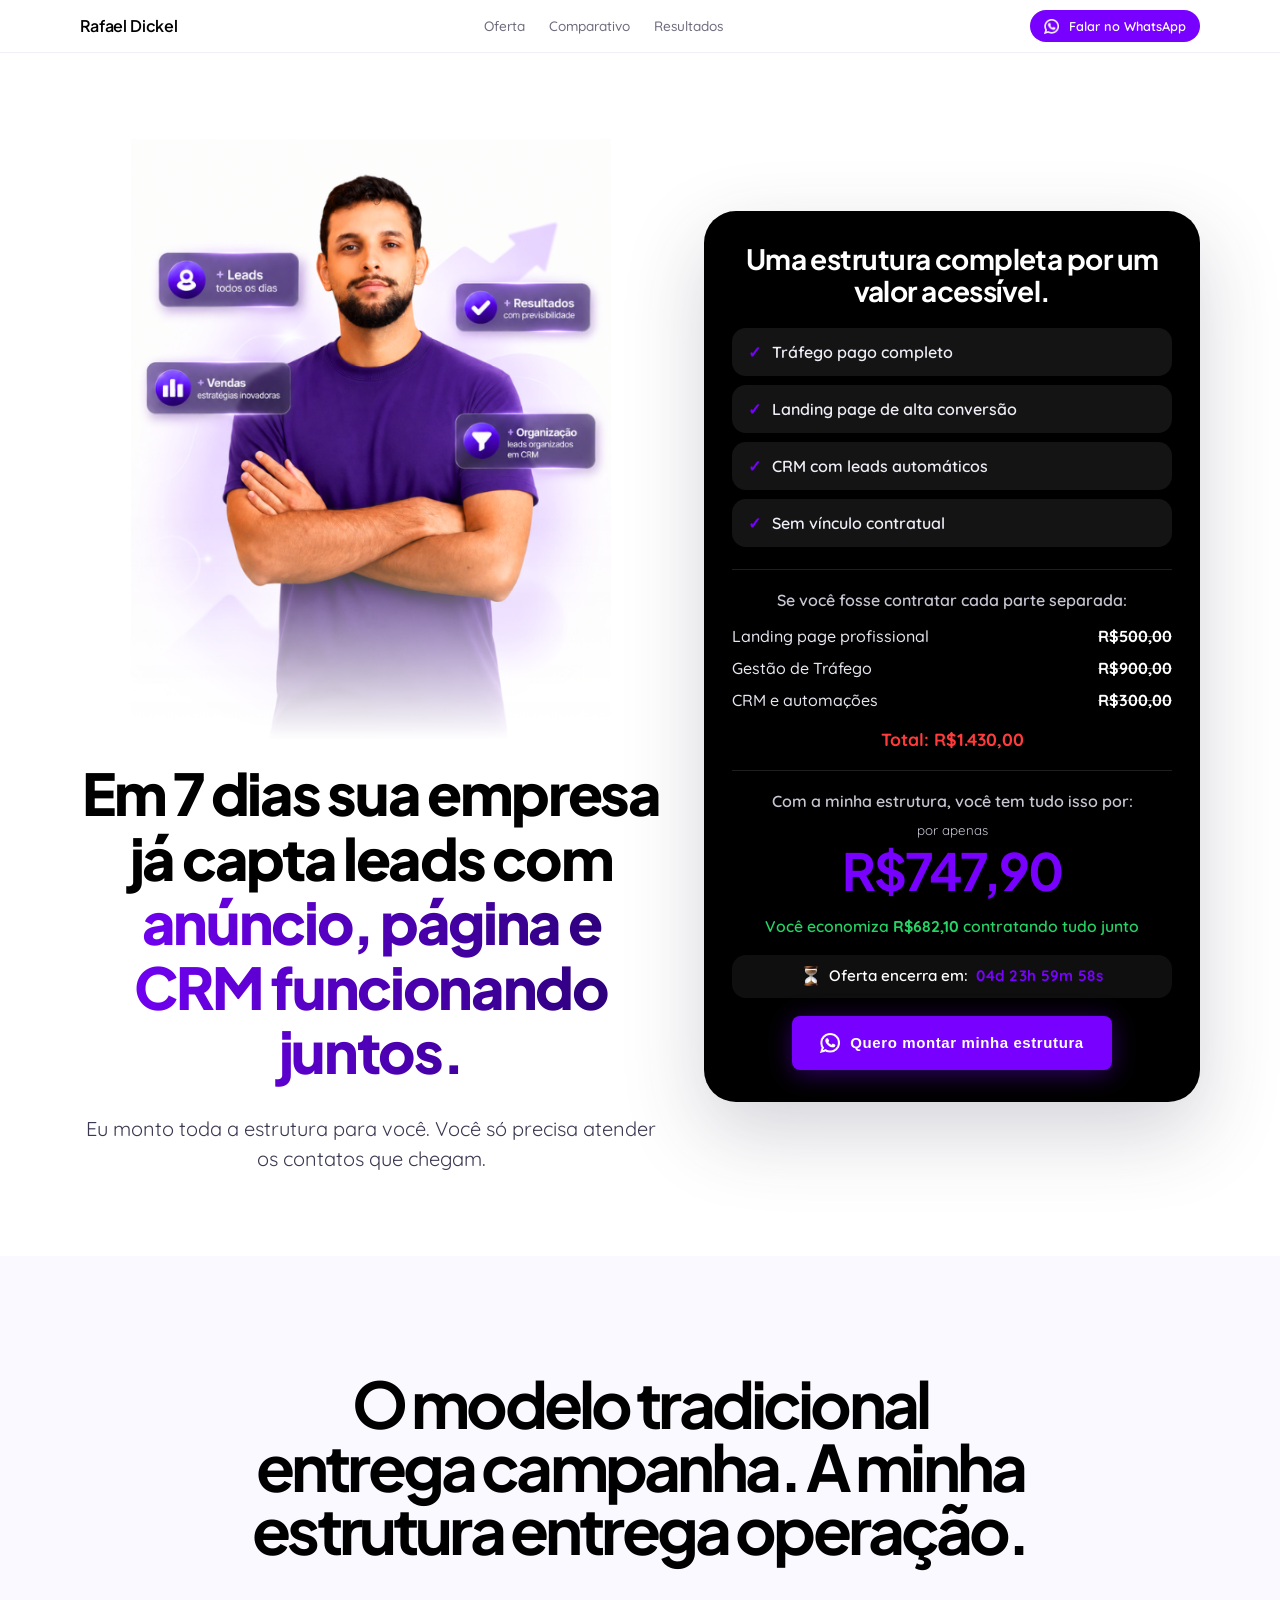
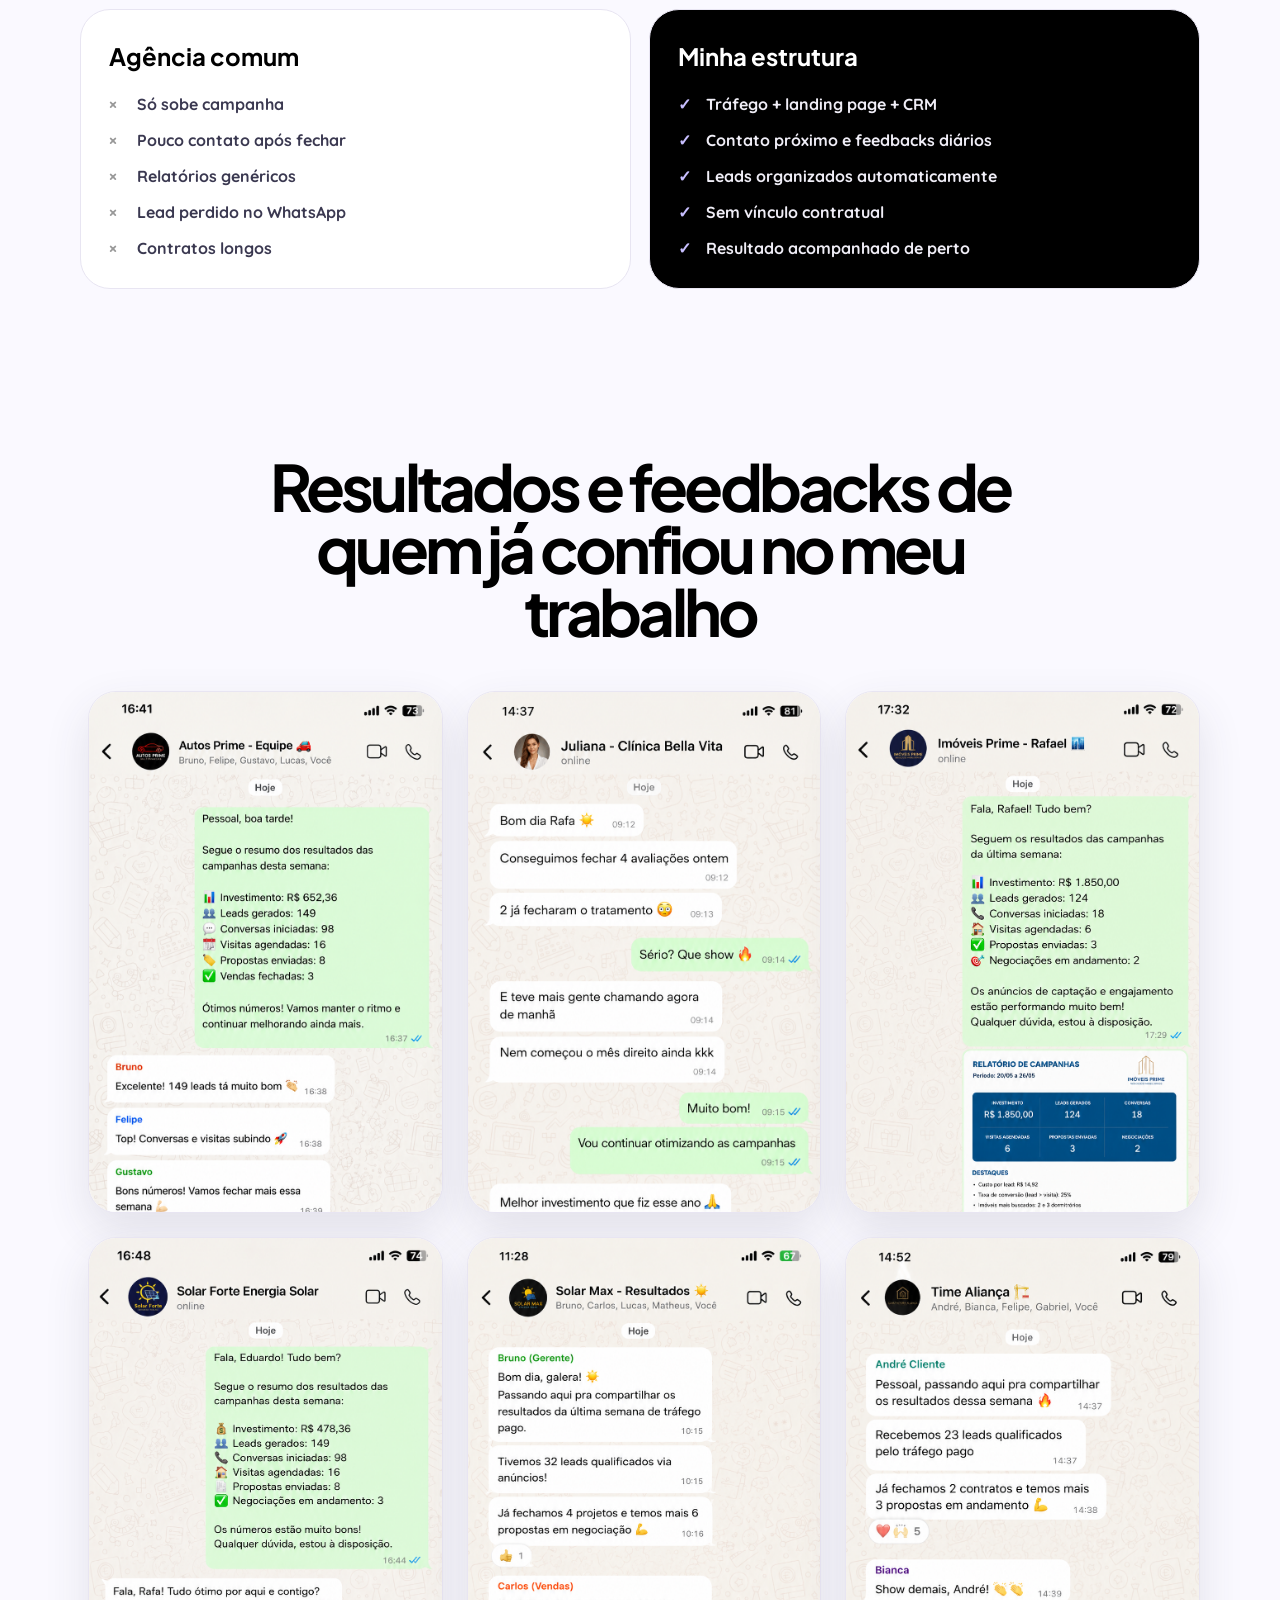
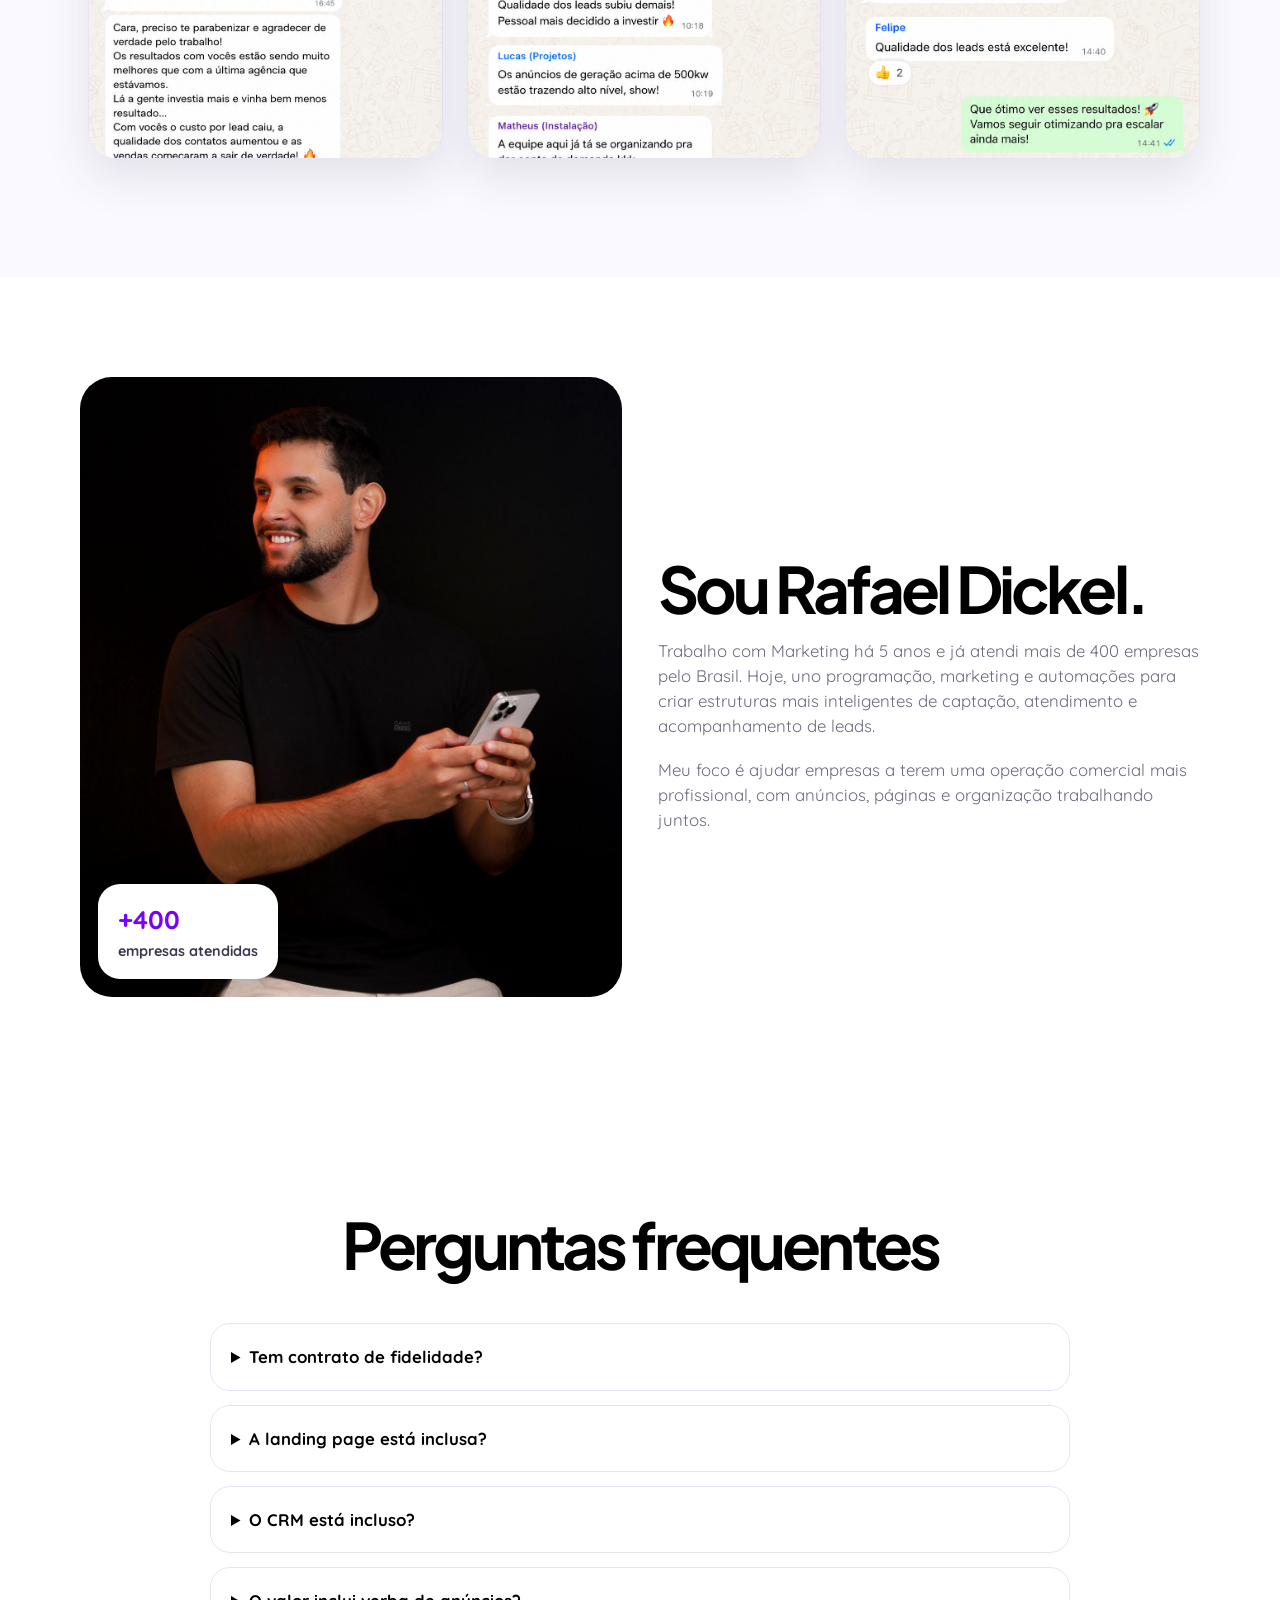
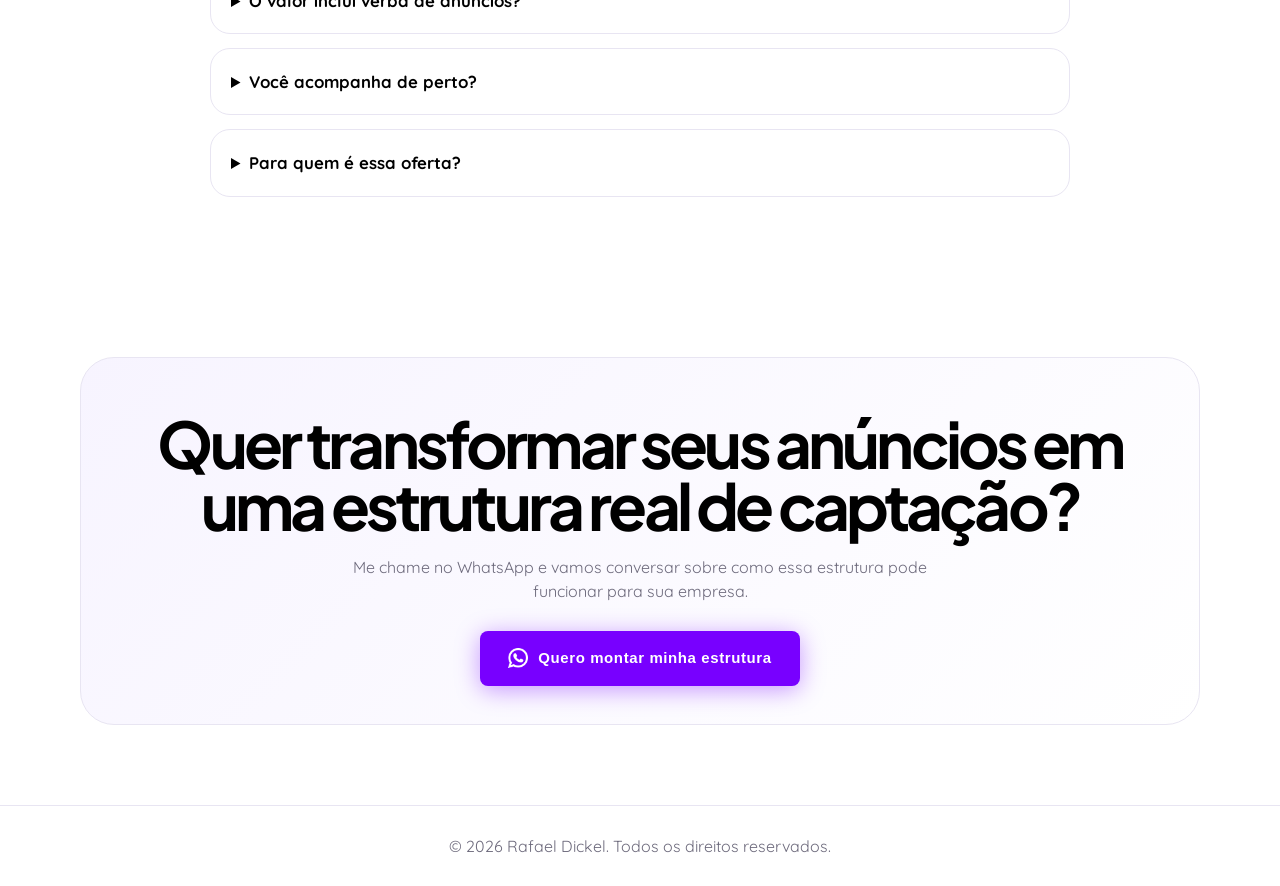
==== index.html @ 158fab7d "Landing page oferta de junho - Rafael Dickel Estrutura completa da LP mobile-first: hero com foto an" ====
<!DOCTYPE html>
<html lang="pt-BR">
<head>
  <meta charset="UTF-8" />
  <meta name="viewport" content="width=device-width, initial-scale=1.0" />

  <title>Oferta de Junho | Tráfego Pago + Landing Page + CRM</title>
  <meta name="description" content="Estrutura completa para captar leads: tráfego pago, landing page, CRM e acompanhamento próximo por R$747,90/mês. Sem contrato de fidelidade." />

  <link rel="preconnect" href="https://fonts.googleapis.com">
  <link rel="preconnect" href="https://fonts.gstatic.com" crossorigin>
  <link href="https://fonts.googleapis.com/css2?family=Plus+Jakarta+Sans:wght@400;500;600;700;800&family=Quicksand:wght@400;500;600;700&display=swap" rel="stylesheet">

  <link rel="stylesheet" href="style.css" />

  <!-- Meta Pixel Code -->
  <script>
    !function(f,b,e,v,n,t,s){
      if(f.fbq)return;n=f.fbq=function(){n.callMethod?
      n.callMethod.apply(n,arguments):n.queue.push(arguments)};
      if(!f._fbq)f._fbq=n;n.push=n;n.loaded=!0;n.version='2.0';
      n.queue=[];t=b.createElement(e);t.async=!0;
      t.src=v;s=b.getElementsByTagName(e)[0];
      s.parentNode.insertBefore(t,s)
    }(window, document,'script','https://connect.facebook.net/en_US/fbevents.js');

    fbq('init', '990043717336711');
    fbq('track', 'PageView');
  </script>

  <noscript>
    <img height="1" width="1" style="display:none"
      src="https://www.facebook.com/tr?id=990043717336711&ev=PageView&noscript=1"/>
  </noscript>
</head>

<body>

  <header class="header">
    <div class="container header-content">
      <a href="#" class="logo">Rafael Dickel</a>

      <nav class="nav">
        <a href="#oferta">Oferta</a>
        <a href="#comparativo">Comparativo</a>
        <a href="#provas">Resultados</a>
      </nav>

      <button class="btn btn-small js-whatsapp">
        <img src="assets/icon-whatsapp.png" alt="" />
        Falar no WhatsApp
      </button>
    </div>
  </header>

  <main>

    <!-- HERO -->
    <section class="hero">
  <div class="container hero-grid">
    <div class="hero-text fade-up">
      <div class="hero-visual">
        <img src="assets/foto-hero.png" alt="Rafael Dickel" loading="eager">
      </div>

      <h1>
        Em 7 dias sua empresa já capta leads com
        <span>anúncio, página e CRM funcionando juntos.</span>
      </h1>

      <p>
        Eu monto toda a estrutura para você. Você só precisa atender os contatos que chegam.
      </p>

      <a href="#oferta" class="scroll-cue">
        <span class="scroll-cue-text">Arraste para baixo e veja a oferta</span>
        <span class="scroll-cue-arrow" aria-hidden="true">↓</span>
      </a>
    </div>

    <div class="hero-card fade-up" id="oferta">
      <div class="hero-offer">
        <h3 class="hero-offer-title">Uma estrutura completa por um valor acessível.</h3>

        <ul class="hero-offer-list">
          <li>Tráfego pago completo</li>
          <li>Landing page de alta conversão</li>
          <li>CRM com leads automáticos</li>
          <li>Sem vínculo contratual</li>
        </ul>

        <div class="hero-offer-anchor">
          <p class="anchor-label">Se você fosse contratar cada parte separada:</p>
          <ul class="anchor-items">
            <li><span>Landing page profissional</span><span>R$500,00</span></li>
            <li><span>Gestão de Tráfego</span><span>R$900,00</span></li>
            <li><span>CRM e automações</span><span>R$300,00</span></li>
          </ul>
          <p class="anchor-total">Total: R$1.430,00</p>
        </div>

        <p class="hero-offer-bridge">Com a minha estrutura, você tem tudo isso por:</p>

        <div class="hero-offer-price">
          <small>por apenas</small>
          <strong>R$747,90</strong>
        </div>

        <p class="hero-offer-savings">Você economiza <strong>R$682,10</strong> contratando tudo junto</p>

        <p class="hero-offer-timer">
          <img src="assets/icon-cronometro.png" class="timer-icon" alt="" aria-hidden="true" />
          Oferta encerra em: <span id="countdown" class="countdown-clock">--d --h --m --s</span>
        </p>

        <a href="https://wa.me/5547991795018?text=Ol%C3%A1%2C%20Rafael%21%20Vim%20da%20oferta%20de%20Junho%20e%20quero%20gerar%20mais%20leads%20para%20minha%20empresa." class="btn-cta js-whatsapp" target="_blank" rel="noopener">
          <img src="assets/icon-whatsapp.png" alt="" class="btn-icon" />
          Quero montar minha estrutura
        </a>
      </div>
    </div>
  </div>
</section>

    <!-- COMPARATIVO (destaque) -->
    <section class="section comparison" id="comparativo">
      <div class="container">
        <div class="section-heading center">
          <h2>O modelo tradicional entrega campanha. A minha estrutura entrega operação.</h2>
        </div>

        <div class="comparison-grid">
          <div class="compare-card muted">
            <h3>Agência comum</h3>
            <ul>
              <li>Só sobe campanha</li>
              <li>Pouco contato após fechar</li>
              <li>Relatórios genéricos</li>
              <li>Lead perdido no WhatsApp</li>
              <li>Contratos longos</li>
            </ul>
          </div>

          <div class="compare-card highlight">
            <h3>Minha estrutura</h3>
            <ul>
              <li>Tráfego + landing page + CRM</li>
              <li>Contato próximo e feedbacks diários</li>
              <li>Leads organizados automaticamente</li>
              <li>Sem vínculo contratual</li>
              <li>Resultado acompanhado de perto</li>
            </ul>
          </div>
        </div>
      </div>
    </section>

    <!-- PROVA SOCIAL -->
    <section class="section social-proof" id="provas">
      <div class="container">
        <div class="section-heading center">
          <h2>Resultados e feedbacks de quem já confiou no meu trabalho</h2>
        </div>

        <div class="prints-grid">
          <button class="print-card">
            <img src="assets/print-1.png" alt="Print de resultado no WhatsApp" loading="lazy">
          </button>

          <button class="print-card">
            <img src="assets/print-2.png" alt="Print de resultado no WhatsApp" loading="lazy">
          </button>

          <button class="print-card">
            <img src="assets/print-3.png" alt="Print de resultado no WhatsApp" loading="lazy">
          </button>

          <button class="print-card">
            <img src="assets/print-4.png" alt="Print de resultado no WhatsApp" loading="lazy">
          </button>

          <button class="print-card">
            <img src="assets/print-5.png" alt="Print de resultado no WhatsApp" loading="lazy">
          </button>

          <button class="print-card">
            <img src="assets/print-6.png" alt="Print de resultado no WhatsApp" loading="lazy">
          </button>
        </div>
      </div>
    </section>

    <!-- QUEM SOU -->
    <section class="section about">
      <div class="container about-grid">
        <div class="about-image">
          <img src="assets/rafael.jpeg" alt="Rafael Dickel" loading="lazy">

          <div class="about-badge">
            <strong>+400</strong>
            <span>empresas atendidas</span>
          </div>
        </div>

        <div class="about-text">
          <span class="eyebrow">Quem sou eu</span>
          <h2>Sou Rafael Dickel.</h2>

          <p>
            Trabalho com Marketing há 5 anos e já atendi mais de 400 empresas pelo Brasil.
            Hoje, uno programação, marketing e automações para criar estruturas mais inteligentes
            de captação, atendimento e acompanhamento de leads.
          </p>

          <p>
            Meu foco é ajudar empresas a terem uma operação comercial mais profissional,
            com anúncios, páginas e organização trabalhando juntos.
          </p>
        </div>
      </div>
    </section>

    <!-- FAQ -->
    <section class="section faq">
      <div class="container">
        <div class="section-heading center">
          <h2>Perguntas frequentes</h2>
        </div>

        <div class="faq-list">
          <details>
            <summary>Tem contrato de fidelidade?</summary>
            <p>Não. A oferta é sem vínculo contratual.</p>
          </details>

          <details>
            <summary>A landing page está inclusa?</summary>
            <p>Sim. A landing page de alta conversão está inclusa na estrutura.</p>
          </details>

          <details>
            <summary>O CRM está incluso?</summary>
            <p>Sim. Os leads capturados na landing page caem automaticamente em um CRM para facilitar o acompanhamento.</p>
          </details>

          <details>
            <summary>O valor inclui verba de anúncios?</summary>
            <p>Não. O valor de R$747,90/mês é referente à estrutura e gestão. A verba é paga separadamente pelo cliente.</p>
          </details>

          <details>
            <summary>Você acompanha de perto?</summary>
            <p>Sim. Esse é um dos principais diferenciais: acompanhamento próximo, feedbacks diários e ajustes constantes.</p>
          </details>

          <details>
            <summary>Para quem é essa oferta?</summary>
            <p>Para empresas que querem captar mais leads, organizar melhor os contatos e ter uma operação comercial mais profissional.</p>
          </details>
        </div>
      </div>
    </section>

    <!-- CTA FINAL -->
    <section class="final-cta">
      <div class="container final-cta-card">
        <h2>Quer transformar seus anúncios em uma estrutura real de captação?</h2>

        <p>
          Me chame no WhatsApp e vamos conversar sobre como essa estrutura pode funcionar para sua empresa.
        </p>

        <a href="https://wa.me/5547991795018?text=Ol%C3%A1%2C%20Rafael%21%20Vim%20da%20oferta%20de%20Junho%20e%20quero%20gerar%20mais%20leads%20para%20minha%20empresa." class="btn-cta js-whatsapp" target="_blank" rel="noopener">
          <img src="assets/icon-whatsapp.png" alt="" class="btn-icon" />
          Quero montar minha estrutura
        </a>
      </div>
    </section>

  </main>

  <footer class="footer">
    <div class="container">
      <p>© 2026 Rafael Dickel. Todos os direitos reservados.</p>
    </div>
  </footer>

  <div class="modal" id="imageModal">
    <button class="modal-close" id="modalClose">×</button>
    <img src="" alt="Print ampliado" id="modalImage">
  </div>


  <script src="script.js"></script>
</body>
</html>
---- style.css ----
:root {
  --white: #ffffff;
  --black: #000000;
  --purple: #7800ff;
  --lilac: #c8bfff;
  --dark: #3a3850;
  --gray: #6d6a7c;
  --light: #f7f6fb;
  --border: #e8e5f2;
  --green: #25d366;

  --title-font: "Plus Jakarta Sans", system-ui, sans-serif;
  --text-font: "Quicksand", system-ui, -apple-system, BlinkMacSystemFont, sans-serif;
}

h1, h2, h3 {
  font-family: "Plus Jakarta Sans", sans-serif;
}

body, p, span, a, button, li, label {
  font-family: "Quicksand", sans-serif;
}

* {
  margin: 0;
  padding: 0;
  box-sizing: border-box;
}

html {
  scroll-behavior: smooth;
}

body {
  font-family: var(--text-font);
  background: var(--white);
  color: var(--black);
  line-height: 1.5;
  overflow-x: hidden;
}

img {
  max-width: 100%;
  display: block;
}

button,
a {
  font-family: inherit;
}

button {
  border: none;
  cursor: pointer;
}

.container {
  width: min(1120px, calc(100% - 32px));
  margin: 0 auto;
}

/* HEADER */

.header {
  position: sticky;
  top: 0;
  z-index: 50;
  background: rgba(255, 255, 255, 0.7);
  backdrop-filter: blur(10px);
  -webkit-backdrop-filter: blur(10px);
  border-bottom: 1px solid rgba(232, 229, 242, 0.6);
}

.header-content {
  height: 52px;
  max-height: 52px;
  display: flex;
  align-items: center;
  justify-content: space-between;
}

.logo {
  color: var(--black);
  text-decoration: none;
  font-family: var(--title-font);
  font-weight: 600;
  letter-spacing: -0.01em;
  font-size: 1rem;
}

.nav {
  display: none;
  gap: 24px;
}

.nav a {
  text-decoration: none;
  color: var(--gray);
  font-weight: 500;
  font-size: 0.85rem;
}

.nav a:hover {
  color: var(--purple);
}

/* BUTTONS */

.btn {
  display: inline-flex;
  align-items: center;
  justify-content: center;
  gap: 10px;
  border-radius: 999px;
  padding: 16px 24px;
  font-weight: 800;
  font-size: 1rem;
  transition: 0.25s ease;
  text-decoration: none;
  white-space: nowrap;
}

.btn img {
  width: 20px;
  height: 20px;
  object-fit: contain;
  filter: brightness(0) invert(1);
  flex-shrink: 0;
}

.btn-primary {
  background: linear-gradient(90deg, var(--lilac), var(--purple));
  color: var(--black);
  animation: pulse 1.9s infinite;
  box-shadow: 0 18px 40px rgba(120, 0, 255, 0.28);
  white-space: normal;
  text-align: center;
  line-height: 1.25;
  max-width: 100%;
}

.btn-primary img {
  filter: brightness(0);
}

.btn-primary:hover,
.btn-small:hover {
  transform: translateY(-2px);
}

.btn-small {
  display: none;
  background: var(--purple);
  color: var(--white);
  padding: 8px 14px;
  font-size: 0.8rem;
  font-weight: 600;
}

.btn-small img {
  width: 15px;
  height: 15px;
}

@keyframes pulse {
  0% {
    box-shadow: 0 0 0 0 rgba(120, 0, 255, 0.28);
  }

  70% {
    box-shadow: 0 0 0 14px rgba(120, 0, 255, 0);
  }

  100% {
    box-shadow: 0 0 0 0 rgba(120, 0, 255, 0);
  }
}

/* CTA PRINCIPAL */

.btn-cta {
  display: inline-flex;
  align-items: center;
  gap: 10px;
  background: #7800FF;
  color: #ffffff;
  font-family: 'Inter', sans-serif;
  font-size: 15px;
  font-weight: 600;
  letter-spacing: 0.04em;
  text-decoration: none;
  padding: 16px 28px;
  border-radius: 8px;
  box-shadow: 0 4px 24px rgba(120, 0, 255, 0.4);
  white-space: nowrap;
  width: fit-content;
  margin: 0 auto;
  animation: pulse-cta 2.2s ease-in-out infinite;
}

.btn-icon {
  width: 20px;
  height: 20px;
  object-fit: contain;
  filter: brightness(0) invert(1);
}

@keyframes pulse-cta {
  0%, 100% {
    transform: scale(1);
    box-shadow: 0 4px 24px rgba(120, 0, 255, 0.4);
  }
  50% {
    transform: scale(1.06);
    box-shadow: 0 6px 40px rgba(120, 0, 255, 0.75);
  }
}

@media (max-width: 480px) {
  .btn-cta {
    font-size: 14px;
    padding: 15px 22px;
    white-space: normal;
    text-align: center;
  }
}

/* HERO */

.hero {
  padding: 64px 0 48px;
  overflow: hidden;
  background: #ffffff;
}

.hero-grid {
  display: grid;
  gap: 42px;
  align-items: center;
}

.hero-text {
  display: flex;
  flex-direction: column;
  align-items: center;
  text-align: center;
}

.hero-visual {
  position: relative;
  width: 100%;
  max-width: 480px;
  margin: 0 auto;
  animation: heroPhotoIn 0.9s cubic-bezier(0.22, 1, 0.36, 1) both;
}

.hero-visual img {
  width: 100%;
  height: auto;
  display: block;
  animation: heroPhotoFloat 4.5s ease-in-out 0.9s infinite;
}

@keyframes heroPhotoIn {
  from {
    opacity: 0;
    transform: scale(0.9) translateY(14px);
  }
  to {
    opacity: 1;
    transform: scale(1) translateY(0);
  }
}

@keyframes heroPhotoFloat {
  0%, 100% {
    transform: translateY(0);
  }
  50% {
    transform: translateY(-10px);
  }
}

/* SCROLL CUE */

.scroll-cue {
  display: inline-flex;
  flex-direction: column;
  align-items: center;
  gap: 4px;
  margin-top: 24px;
  text-decoration: none;
  color: #7800FF;
  font-weight: 700;
  font-size: 0.95rem;
  animation: scrollCueBounce 1.5s ease-in-out infinite;
}

.scroll-cue-arrow {
  font-size: 1.5rem;
  line-height: 1;
}

@keyframes scrollCueBounce {
  0%, 100% {
    transform: translateY(0);
  }
  50% {
    transform: translateY(9px);
  }
}

@media (min-width: 980px) {
  .scroll-cue {
    display: none;
  }
}

.badge {
  display: inline-flex;
  width: fit-content;
  border: 1px solid rgba(120, 0, 255, 0.18);
  background: rgba(120, 0, 255, 0.08);
  color: var(--purple);
  padding: 8px 14px;
  border-radius: 999px;
  font-weight: 800;
  font-size: 0.86rem;
}

.eyebrow {
  display: none;
}

.hero h1 {
  font-family: var(--title-font);
  font-size: clamp(1.9rem, 6vw, 3.6rem);
  font-weight: 800;
  line-height: 1.12;
  letter-spacing: -0.04em;
  margin-top: 22px;
}

.hero h1 span {
  display: inline-block;
  font-family: inherit;
  padding-bottom: 0.12em;
  background: linear-gradient(90deg, var(--purple), #26006f);
  -webkit-background-clip: text;
  background-clip: text;
  -webkit-text-fill-color: transparent;
}

.hero-text > p {
  margin-top: 24px;
  color: var(--dark);
  font-size: clamp(1.05rem, 2vw, 1.25rem);
  max-width: 680px;
  margin-left: auto;
  margin-right: auto;
}

.hero-card {
  position: relative;
}

/* HERO OFFER CARD */

.hero-offer {
  background: var(--black);
  color: var(--white);
  border-radius: 32px;
  padding: 32px 28px;
  text-align: center;
  box-shadow: 0 30px 80px rgba(58, 56, 80, 0.22);
}

.hero-offer-title {
  font-family: var(--title-font);
  font-size: clamp(1.35rem, 3vw, 1.75rem);
  line-height: 1.12;
  letter-spacing: -0.02em;
  color: var(--white);
}

.hero-offer-list {
  list-style: none;
  display: grid;
  gap: 9px;
  margin: 22px 0;
  text-align: left;
}

.hero-offer-list li {
  position: relative;
  background: rgba(255, 255, 255, 0.08);
  padding: 12px 16px 12px 40px;
  border-radius: 14px;
  font-weight: 600;
  color: #f0eef7;
}

.hero-offer-list li::before {
  content: "✓";
  position: absolute;
  left: 16px;
  font-weight: 700;
  color: #7800FF;
}

.hero-offer-anchor {
  border-top: 1px solid rgba(255, 255, 255, 0.12);
  border-bottom: 1px solid rgba(255, 255, 255, 0.12);
  padding: 18px 0;
  margin-bottom: 18px;
}

.hero-offer-anchor .anchor-label {
  color: #c9c6d3;
  font-weight: 600;
  margin-bottom: 12px;
}

.hero-offer-anchor .anchor-items {
  list-style: none;
  display: grid;
  gap: 8px;
  margin-bottom: 14px;
}

.hero-offer-anchor .anchor-items li {
  display: flex;
  justify-content: space-between;
  gap: 14px;
  color: #e7e5ef;
  font-weight: 500;
}

.hero-offer-anchor .anchor-items li span:last-child {
  font-weight: 700;
  color: #ffffff;
  text-decoration: line-through;
  text-decoration-color: rgba(255, 255, 255, 0.4);
  white-space: nowrap;
}

.hero-offer-anchor .anchor-total {
  color: #ff3b3b;
  font-weight: 700;
  font-size: 1.1rem;
}

.hero-offer-bridge {
  color: #c9c6d3;
  font-weight: 600;
  margin-bottom: 8px;
}

.hero-offer-price {
  margin-bottom: 18px;
}

.hero-offer-price small {
  display: block;
  color: #c9c6d3;
}

.hero-offer-price strong {
  display: inline-block;
  font-family: var(--title-font);
  font-size: clamp(2.4rem, 6vw, 3.2rem);
  line-height: 1;
  letter-spacing: -0.04em;
  margin-top: 4px;
  color: #7800FF;
}

.hero-offer-savings {
  margin: 0 0 16px;
  color: var(--green);
  font-weight: 600;
  font-size: 0.98rem;
}

.hero-offer-savings strong {
  color: var(--green);
  font-weight: 800;
}

.hero-offer-timer {
  display: flex;
  align-items: center;
  justify-content: center;
  flex-wrap: wrap;
  gap: 8px;
  margin-bottom: 18px;
  padding: 10px 14px;
  border-radius: 14px;
  background: rgba(255, 255, 255, 0.06);
  color: #ffffff;
  font-weight: 600;
  font-size: 0.95rem;
}

.hero-offer-timer .timer-icon {
  width: 20px;
  height: 20px;
  object-fit: contain;
  flex-shrink: 0;
}

.hero-offer-timer .countdown-clock {
  font-weight: 700;
  font-variant-numeric: tabular-nums;
  letter-spacing: 0.02em;
  color: #7800FF;
}

.hero-offer .btn-primary {
  width: 100%;
}

/* SECTIONS */

.section {
  padding: 76px 0;
}

.section-heading {
  max-width: 760px;
  margin-bottom: 48px;
}

.section-heading.center {
  text-align: center;
  margin-left: auto;
  margin-right: auto;
  max-width: 800px;
}

.section-heading h2 {
  margin-top: 0;
}

.section h2,
.final-cta h2,
.offer-card h2 {
  font-family: var(--title-font);
  font-size: clamp(2rem, 6vw, 4rem);
  line-height: 0.98;
  letter-spacing: -0.06em;
  margin-top: 16px;
}

.section-heading p,
.included-grid p,
.about-text p,
.final-cta p {
  color: var(--gray);
}

/* PROBLEMS */

.problem {
  background: var(--white);
  padding-bottom: 40px;
}

.problem-grid {
  display: grid;
  gap: 14px;
}

.problem-item {
  padding: 22px;
  background: var(--light);
  border: 1px solid var(--border);
  border-radius: 22px;
  color: var(--dark);
  font-weight: 700;
}

/* SOCIAL PROOF */

.social-proof {
  background: #faf9ff;
  padding-top: 40px;
  padding-bottom: 80px;
}

.prints-grid {
  display: flex;
  gap: 18px;
  overflow-x: auto;
  scroll-snap-type: x mandatory;
  padding-bottom: 18px;
  padding-left: 8px;
}

.prints-grid::-webkit-scrollbar {
  height: 8px;
}

.prints-grid::-webkit-scrollbar-track {
  background: #eeeaf8;
  border-radius: 999px;
}

.prints-grid::-webkit-scrollbar-thumb {
  background: var(--lilac);
  border-radius: 999px;
}

.print-card {
  flex: 0 0 82%;
  max-width: 340px;
  border-radius: 28px;
  overflow: hidden;
  background: var(--white);
  border: 1px solid var(--border);
  box-shadow: 0 18px 45px rgba(58, 56, 80, 0.12);
  scroll-snap-align: start;
}

.print-card img {
  width: 100%;
  height: 520px;
  object-fit: cover;
  object-position: top center;
  transition: 0.25s ease;
}

.print-card:hover img {
  transform: scale(1.03);
}

/* CARDS */

.solution {
  background: #faf9ff;
}

.cards-grid {
  display: grid;
  gap: 18px;
}

.card {
  background: var(--white);
  border: 1px solid var(--border);
  border-radius: 28px;
  padding: 26px;
  transition: 0.25s ease;
}

.card:hover {
  transform: translateY(-4px);
  box-shadow: 0 20px 50px rgba(58, 56, 80, 0.10);
}

.card span {
  color: var(--purple);
  font-weight: 900;
}

.card h3 {
  margin-top: 18px;
  font-size: 1.35rem;
  letter-spacing: -0.03em;
}

.card p {
  margin-top: 10px;
  color: var(--gray);
}

/* INCLUDED */

.included-grid {
  display: grid;
  gap: 36px;
  align-items: center;
}

.checklist {
  display: grid;
  gap: 12px;
}

.checklist span {
  background: var(--white);
  border: 1px solid var(--border);
  border-radius: 18px;
  padding: 16px 18px 16px 46px;
  position: relative;
  font-weight: 700;
  color: var(--dark);
}

.checklist span::before {
  content: "✓";
  position: absolute;
  left: 18px;
  color: var(--purple);
  font-weight: 900;
}

/* ABOUT */

.about-grid {
  display: grid;
  gap: 36px;
  align-items: center;
}

.about-image {
  position: relative;
  border-radius: 32px;
  overflow: hidden;
  background: var(--black);
}

.about-image img {
  width: 100%;
  max-height: 620px;
  object-fit: cover;
}

.about-badge {
  position: absolute;
  left: 18px;
  bottom: 18px;
  background: var(--white);
  border-radius: 22px;
  padding: 16px 20px;
  box-shadow: 0 20px 50px rgba(0, 0, 0, 0.2);
}

.about-badge strong {
  display: block;
  font-size: 1.6rem;
  color: var(--purple);
}

.about-badge span {
  font-weight: 800;
  color: var(--dark);
  font-size: 0.9rem;
}

.about-text p {
  margin-top: 18px;
  font-size: 1.05rem;
}

/* COMPARISON */

.comparison {
  background: #faf9ff;
}

.comparison-grid {
  display: grid;
  gap: 18px;
}

.compare-card {
  border-radius: 30px;
  padding: 28px;
  border: 1px solid var(--border);
}

.compare-card h3 {
  font-size: 1.5rem;
  margin-bottom: 18px;
}

.compare-card ul {
  list-style: none;
  display: grid;
  gap: 12px;
}

.compare-card li {
  position: relative;
  padding-left: 28px;
  color: var(--dark);
  font-weight: 700;
}

.compare-card li::before {
  position: absolute;
  left: 0;
  font-weight: 900;
}

.compare-card.muted {
  background: var(--white);
}

.compare-card.muted li::before {
  content: "×";
  color: #999;
}

.compare-card.highlight {
  background: var(--black);
  color: var(--white);
}

.compare-card.highlight li {
  color: #f0eef7;
}

.compare-card.highlight li::before {
  content: "✓";
  color: var(--lilac);
}

/* OFFER */

.offer {
  background:
    radial-gradient(circle at 50% 0%, rgba(120, 0, 255, 0.18), transparent 28%),
    var(--white);
}

.offer-card {
  max-width: 760px;
  margin: 0 auto;
  text-align: center;
  background: var(--black);
  color: var(--white);
  border-radius: 36px;
  padding: 36px 24px;
  box-shadow: 0 34px 100px rgba(0, 0, 0, 0.20);
}

.offer-card .badge {
  background: rgba(255, 255, 255, 0.12);
  border-color: rgba(255, 255, 255, 0.18);
  color: var(--white);
  margin: 0 auto;
}

.offer-list {
  display: grid;
  gap: 10px;
  margin: 28px 0;
  text-align: left;
}

.offer-list span {
  background: rgba(255, 255, 255, 0.08);
  padding: 14px 18px;
  border-radius: 16px;
}

.offer-list span::before {
  content: "✓ ";
  color: var(--lilac);
  font-weight: 900;
}

.offer-price {
  margin: 30px 0;
}

.offer-price small,
.offer-price span {
  display: block;
  color: #c9c6d3;
}

.offer-price strong {
  display: block;
  font-family: var(--title-font);
  font-size: clamp(2.4rem, 8vw, 4.6rem);
  line-height: 1;
  letter-spacing: -0.06em;
  margin: 8px 0;
  color: var(--lilac);
}

/* PRICE ANCHOR */

.price-anchor {
  text-align: center;
  margin: 28px auto 6px;
  max-width: 520px;
}

.price-anchor .anchor-intro {
  color: #c9c6d3;
  font-weight: 600;
  margin-bottom: 14px;
}

.price-anchor .anchor-list {
  list-style: none;
  display: grid;
  gap: 8px;
  margin: 0 0 16px;
  text-align: left;
}

.price-anchor .anchor-list li {
  background: rgba(255, 255, 255, 0.06);
  border-radius: 14px;
  padding: 12px 16px;
  color: #e7e5ef;
  font-weight: 500;
}

.price-anchor .anchor-list strong {
  color: var(--white);
  font-weight: 700;
}

.price-anchor .anchor-total {
  color: #ff8a5c;
  font-weight: 700;
  font-size: 1.15rem;
  margin-bottom: 18px;
}

.price-anchor .anchor-outro {
  color: #c9c6d3;
  font-weight: 600;
}

/* FAQ */

.faq-list {
  max-width: 860px;
  margin: 0 auto;
  display: grid;
  gap: 14px;
}

details {
  border: 1px solid var(--border);
  border-radius: 20px;
  padding: 20px;
  background: var(--white);
}

summary {
  cursor: pointer;
  font-weight: 900;
  font-size: 1.05rem;
}

details p {
  margin-top: 12px;
  color: var(--gray);
}

/* FINAL CTA */

.final-cta {
  padding: 60px 0 80px;
}

.final-cta-card {
  text-align: center;
  background: linear-gradient(135deg, #f7f4ff, #ffffff);
  border: 1px solid var(--border);
  border-radius: 34px;
  padding: 38px 24px;
}

.final-cta p {
  margin: 18px auto 28px;
  max-width: 620px;
}

/* FOOTER */

.footer {
  border-top: 1px solid var(--border);
  padding: 28px 0;
  text-align: center;
  color: var(--gray);
}

/* MODAL */

.modal {
  position: fixed;
  inset: 0;
  z-index: 100;
  background: rgba(0, 0, 0, 0.84);
  backdrop-filter: blur(12px);
  display: none;
  align-items: center;
  justify-content: center;
  padding: 24px;
}

.modal.active {
  display: flex;
}

.modal img {
  max-height: 88vh;
  max-width: 95vw;
  border-radius: 22px;
}

.modal-close {
  position: fixed;
  top: 24px;
  right: 24px;
  width: 44px;
  height: 44px;
  border-radius: 999px;
  background: var(--white);
  color: var(--black);
  font-size: 2rem;
  line-height: 1;
}

/* ANIMATION */

.fade-up {
  animation: fadeUp 0.8s ease both;
}

@keyframes fadeUp {
  from {
    opacity: 0;
    transform: translateY(22px);
  }

  to {
    opacity: 1;
    transform: translateY(0);
  }
}

/* RESPONSIVE */

@media (max-width: 767px) {
  .header {
    display: none;
  }

  .hero {
    padding-top: 32px;
  }

  .hero-visual {
    max-width: 360px;
    margin-bottom: 6px;
  }

  .btn-primary {
    font-size: 0.95rem;
    padding: 15px 20px;
  }

  .prints-grid {
    margin-left: -16px;
    margin-right: -16px;
    padding-left: 16px;
    padding-right: 16px;
  }

  .print-card {
    flex: 0 0 82%;
  }

  .print-card img {
    height: 410px;
    object-fit: cover;
    object-position: top center;
  }
}

@media (min-width: 720px) {
  .problem-grid,
  .cards-grid,
  .comparison-grid {
    grid-template-columns: repeat(2, 1fr);
  }

  .included-grid,
  .about-grid {
    grid-template-columns: 1fr 1fr;
  }

  .prints-grid {
    display: grid;
    grid-template-columns: repeat(3, 1fr);
    gap: 24px;
    overflow: visible;
  }

  .print-card {
    flex: initial;
    max-width: none;
  }
}

@media (min-width: 980px) {
  .header-content {
    height: 52px;
  }

  .nav {
    display: flex;
  }

  .btn-small {
    display: inline-flex;
  }

  .hero {
    padding: 86px 0 82px;
  }

  .hero-grid {
    grid-template-columns: 1.08fr 0.92fr;
  }

  .cards-grid {
    grid-template-columns: repeat(4, 1fr);
  }

  .offer-card {
    padding: 56px;
  }

  .section {
    padding: 100px 0;
  }

  .problem {
    padding-bottom: 50px;
  }

  .social-proof {
    padding-top: 50px;
    padding-bottom: 100px;
  }
}

@media (max-width: 420px) {
  .container {
    width: min(100% - 24px, 1120px);
  }

  .hero {
    padding-top: 32px;
  }

  .hero h1 {
    font-size: clamp(1.7rem, 7vw, 2.2rem);
  }

  .hero-visual {
    max-width: 320px;
  }

  .btn {
    width: 100%;
  }

  .btn-primary {
    font-size: 0.9rem;
    padding: 14px 16px;
  }

  .price-anchor .anchor-list li {
    font-size: 0.9rem;
  }

  .print-card {
    flex-basis: 86%;
  }

  .print-card img {
    height: 390px;
  }
}
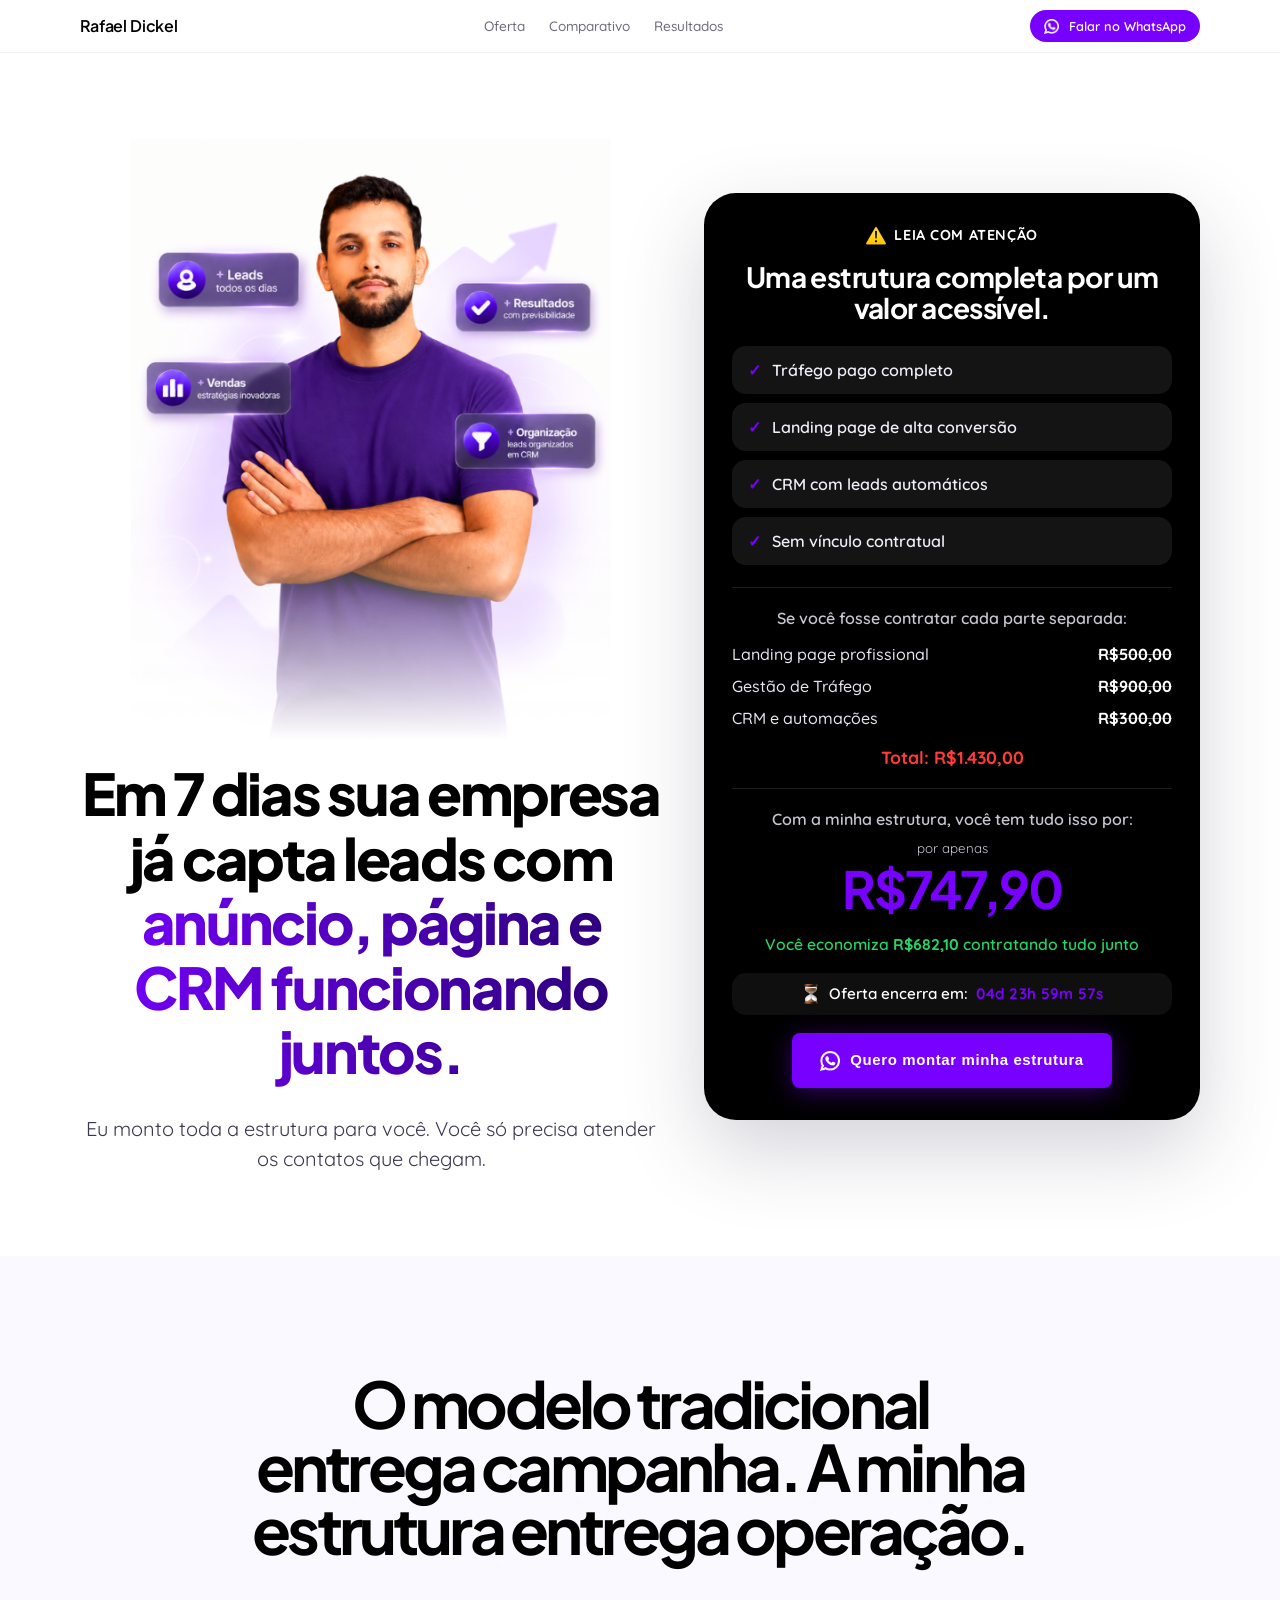
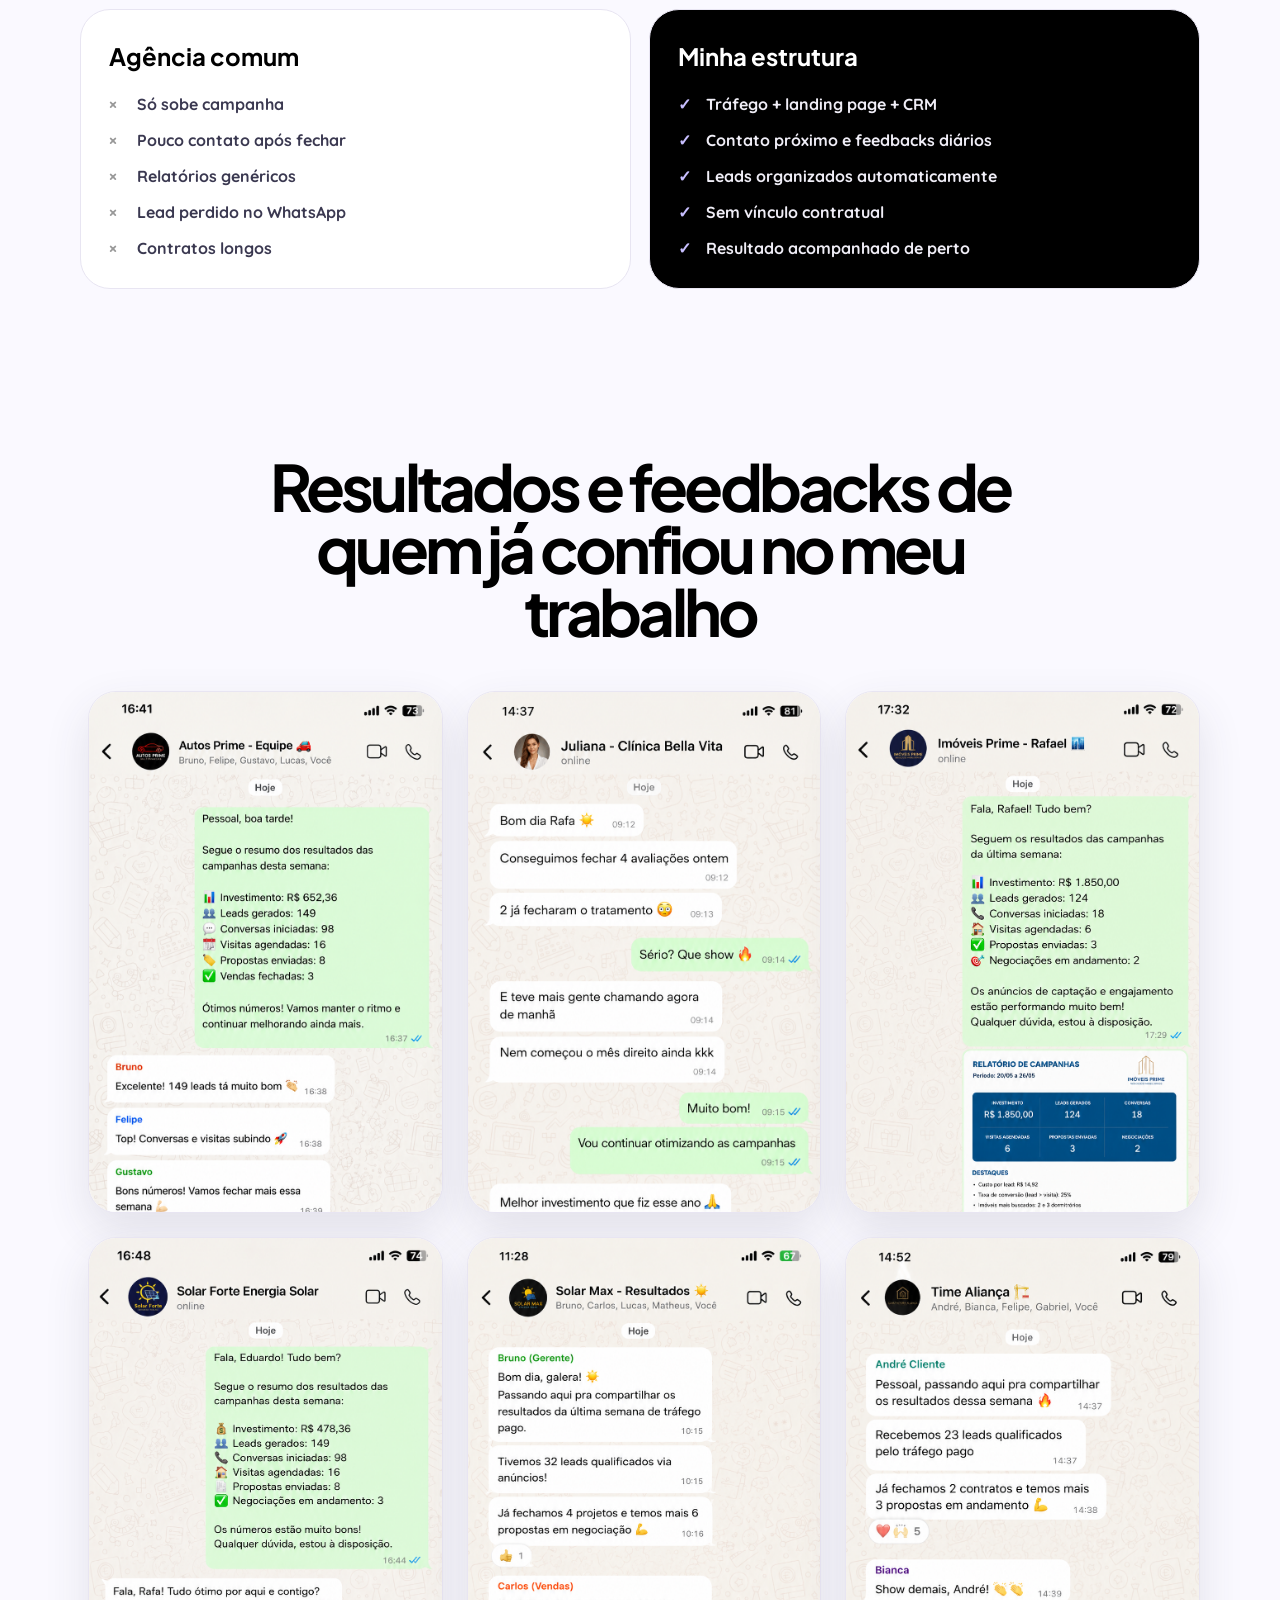
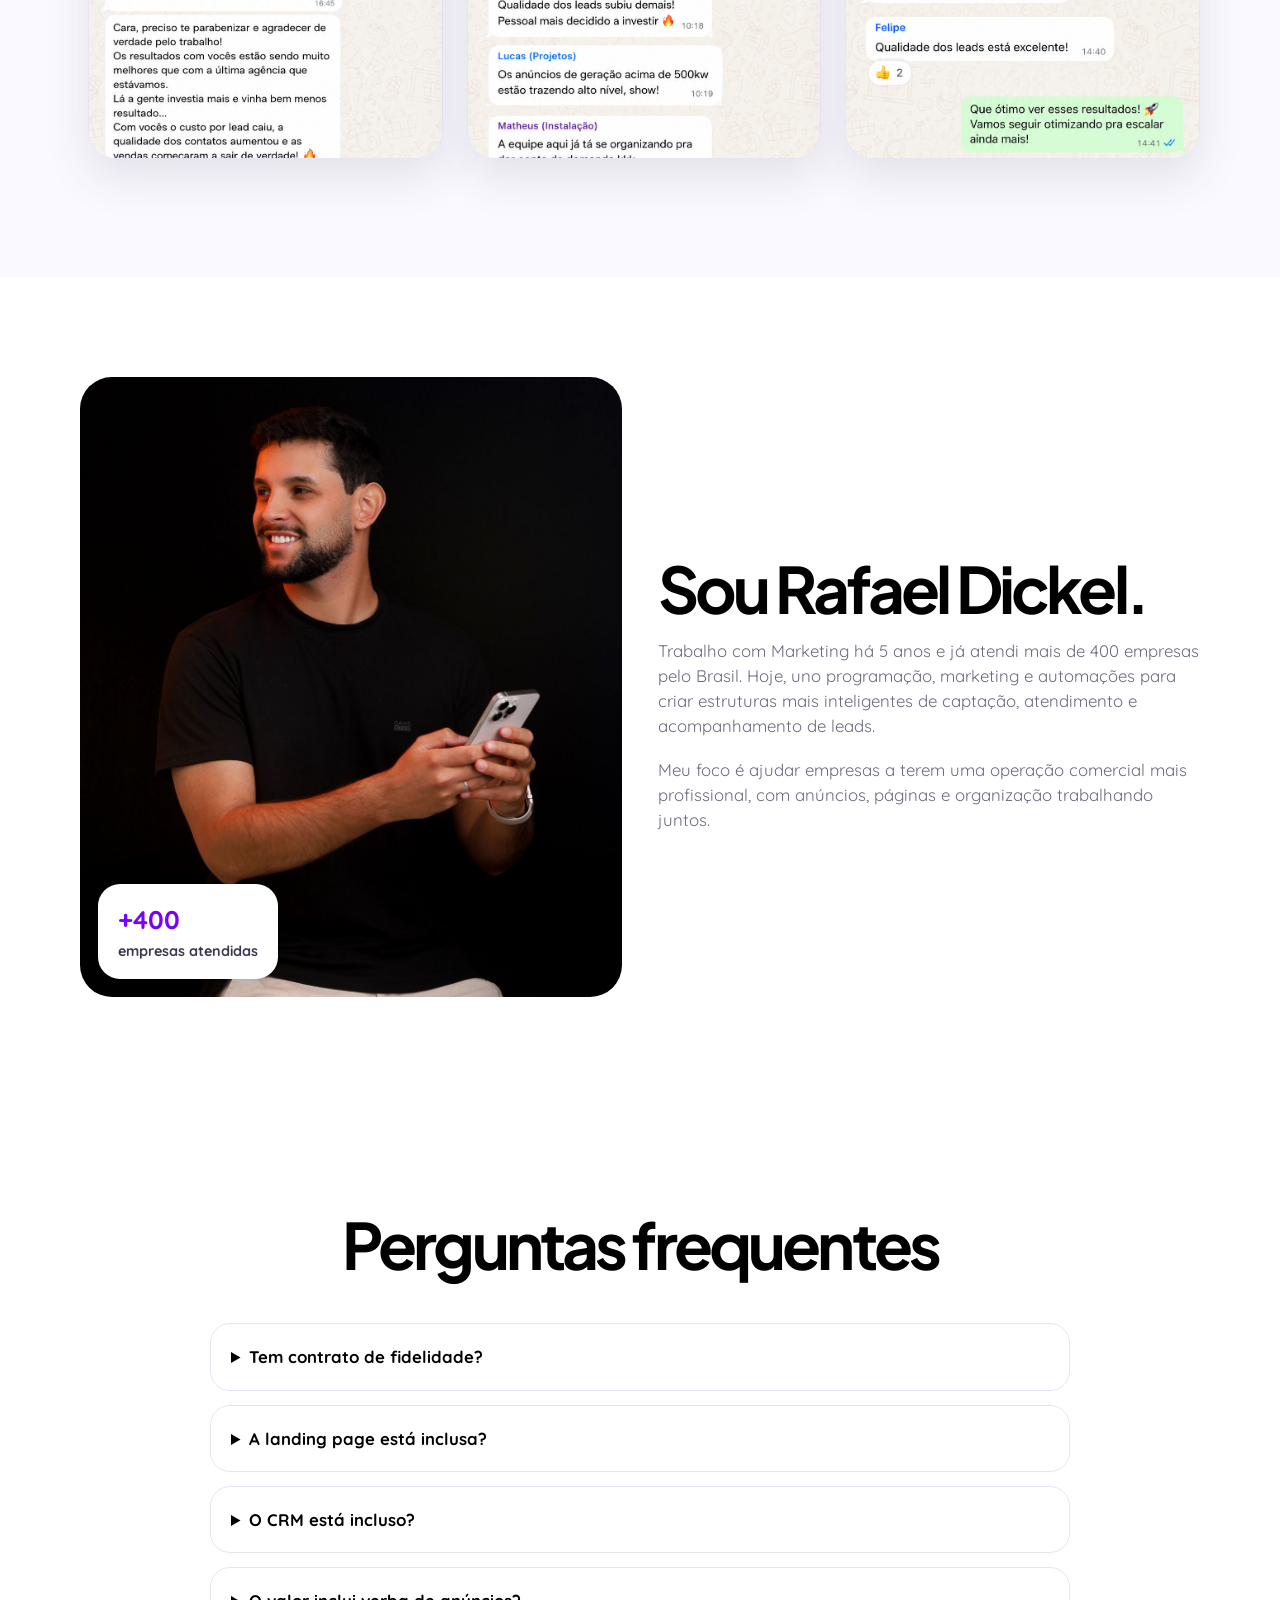
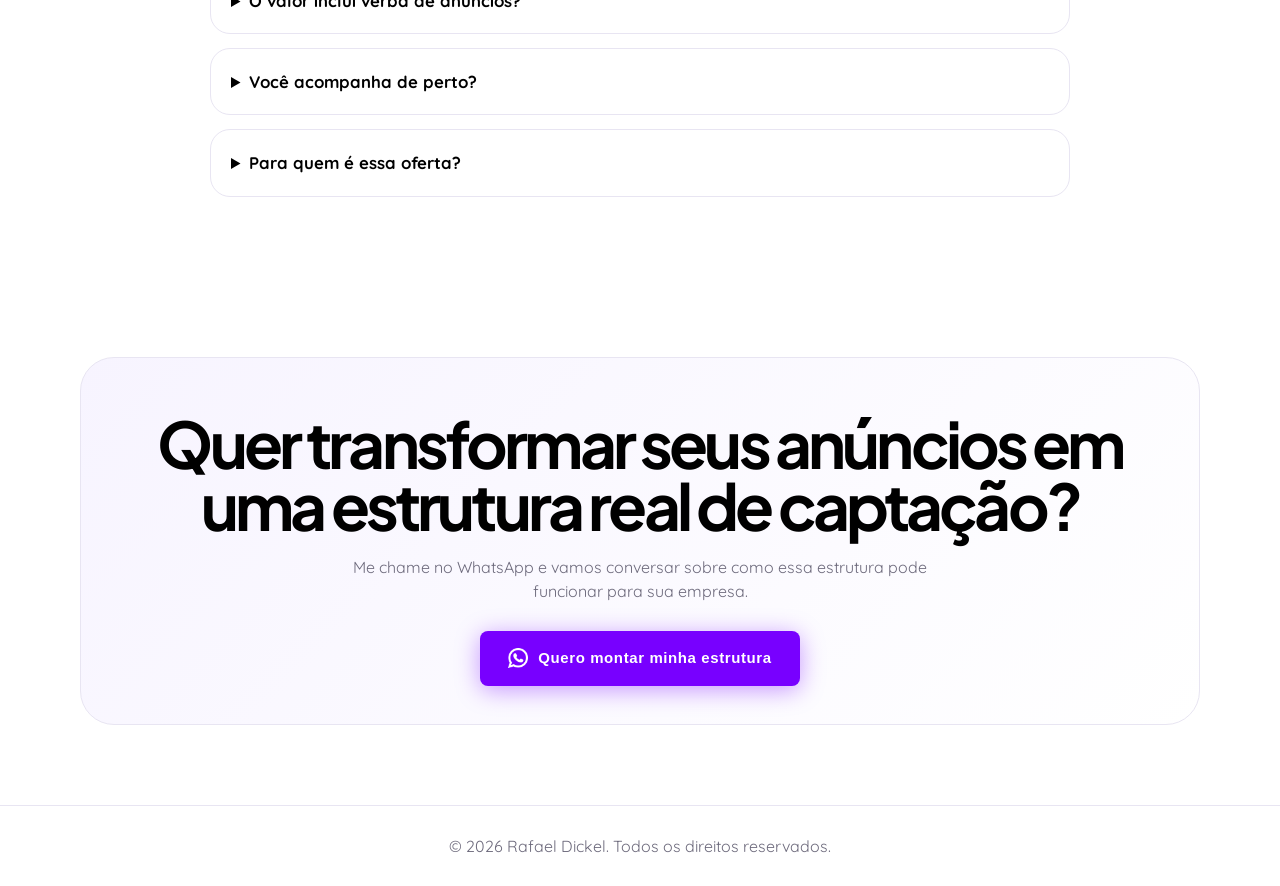
==== commit 2f32c50d: "Adiciona aviso "Leia com atencao" acima do titulo do card Linha com icone de alerta (alert-icon.png)" ====
--- a/index.html
+++ b/index.html
@@ -80,6 +80,11 @@
 
     <div class="hero-card fade-up" id="oferta">
       <div class="hero-offer">
+        <p class="hero-offer-alert">
+          <img src="assets/alert-icon.png" alt="" class="alert-icon" aria-hidden="true" />
+          Leia com atenção
+        </p>
+
         <h3 class="hero-offer-title">Uma estrutura completa por um valor acessível.</h3>
 
         <ul class="hero-offer-list">
--- a/style.css
+++ b/style.css
@@ -375,6 +375,25 @@
   box-shadow: 0 30px 80px rgba(58, 56, 80, 0.22);
 }
 
+.hero-offer-alert {
+  display: inline-flex;
+  align-items: center;
+  gap: 8px;
+  margin-bottom: 14px;
+  font-weight: 700;
+  font-size: 0.9rem;
+  letter-spacing: 0.04em;
+  text-transform: uppercase;
+  color: #ffffff;
+}
+
+.hero-offer-alert .alert-icon {
+  width: 20px;
+  height: 20px;
+  object-fit: contain;
+  flex-shrink: 0;
+}
+
 .hero-offer-title {
   font-family: var(--title-font);
   font-size: clamp(1.35rem, 3vw, 1.75rem);
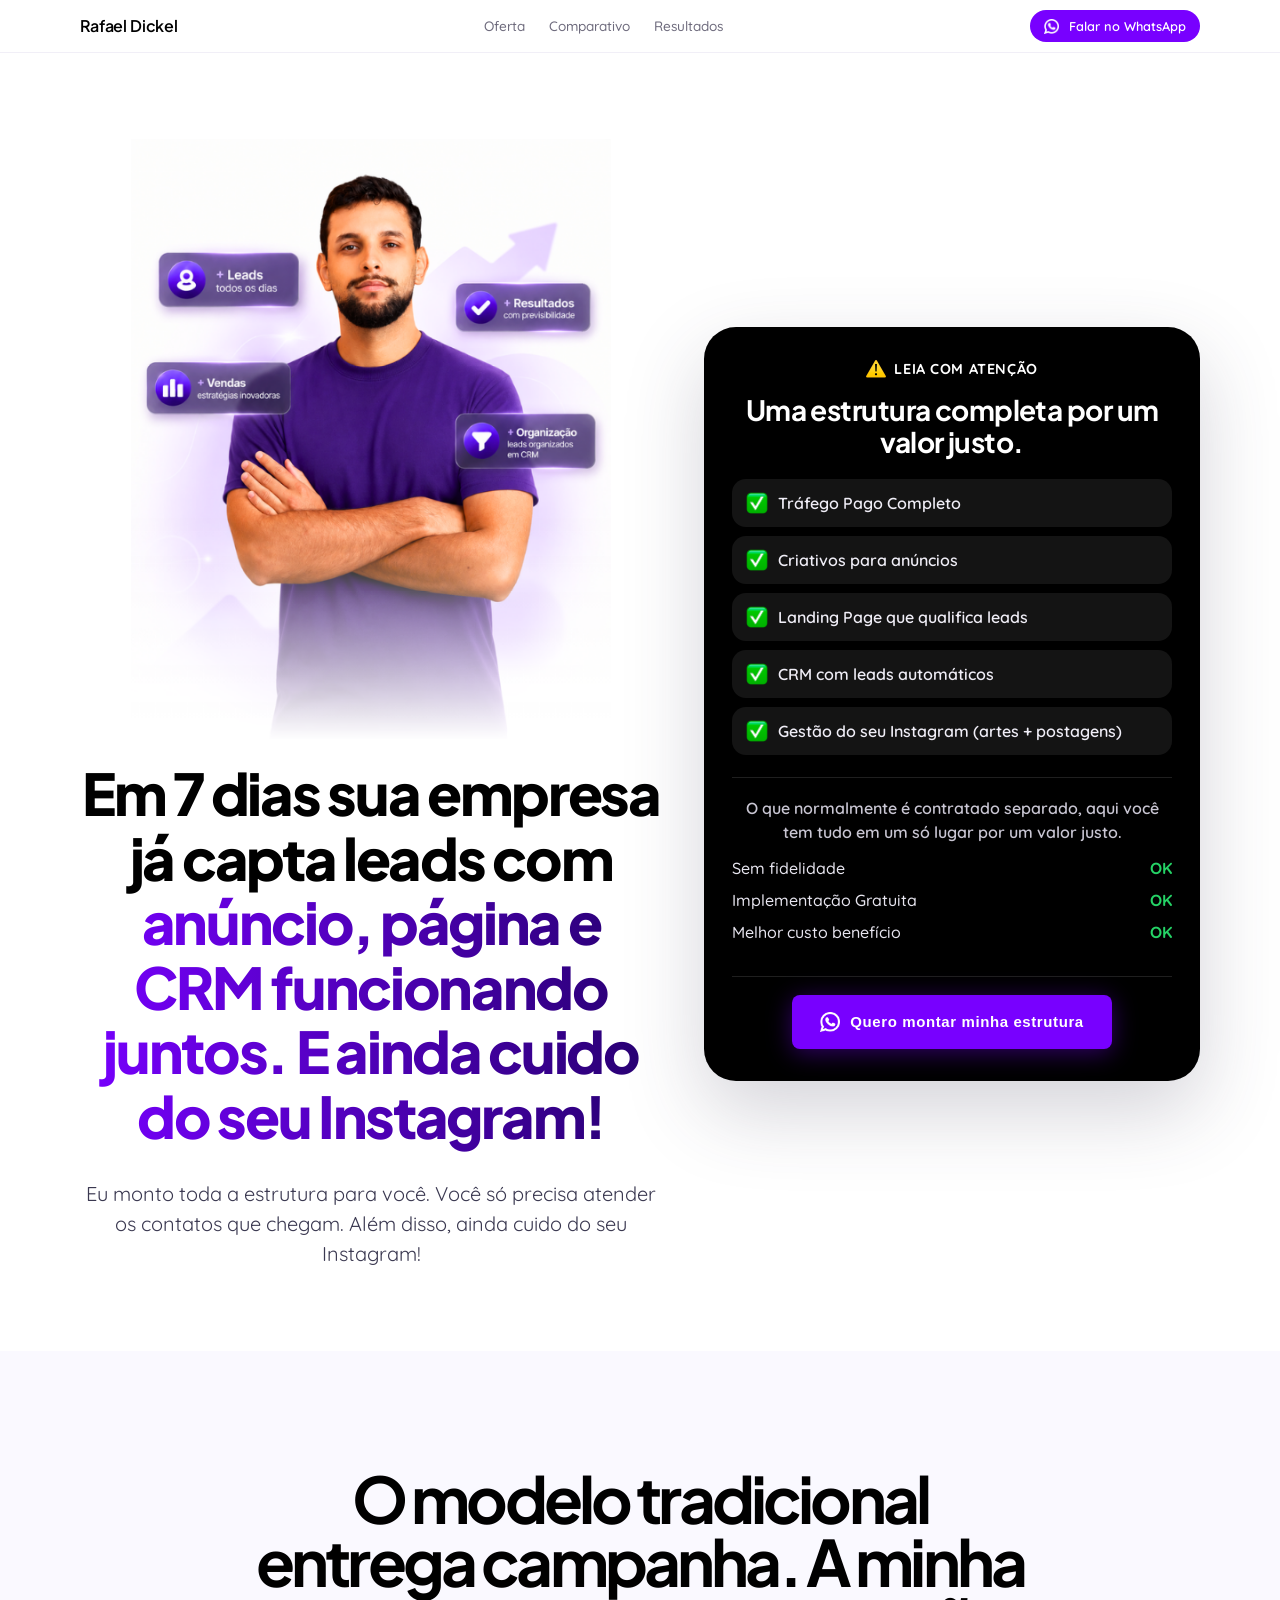
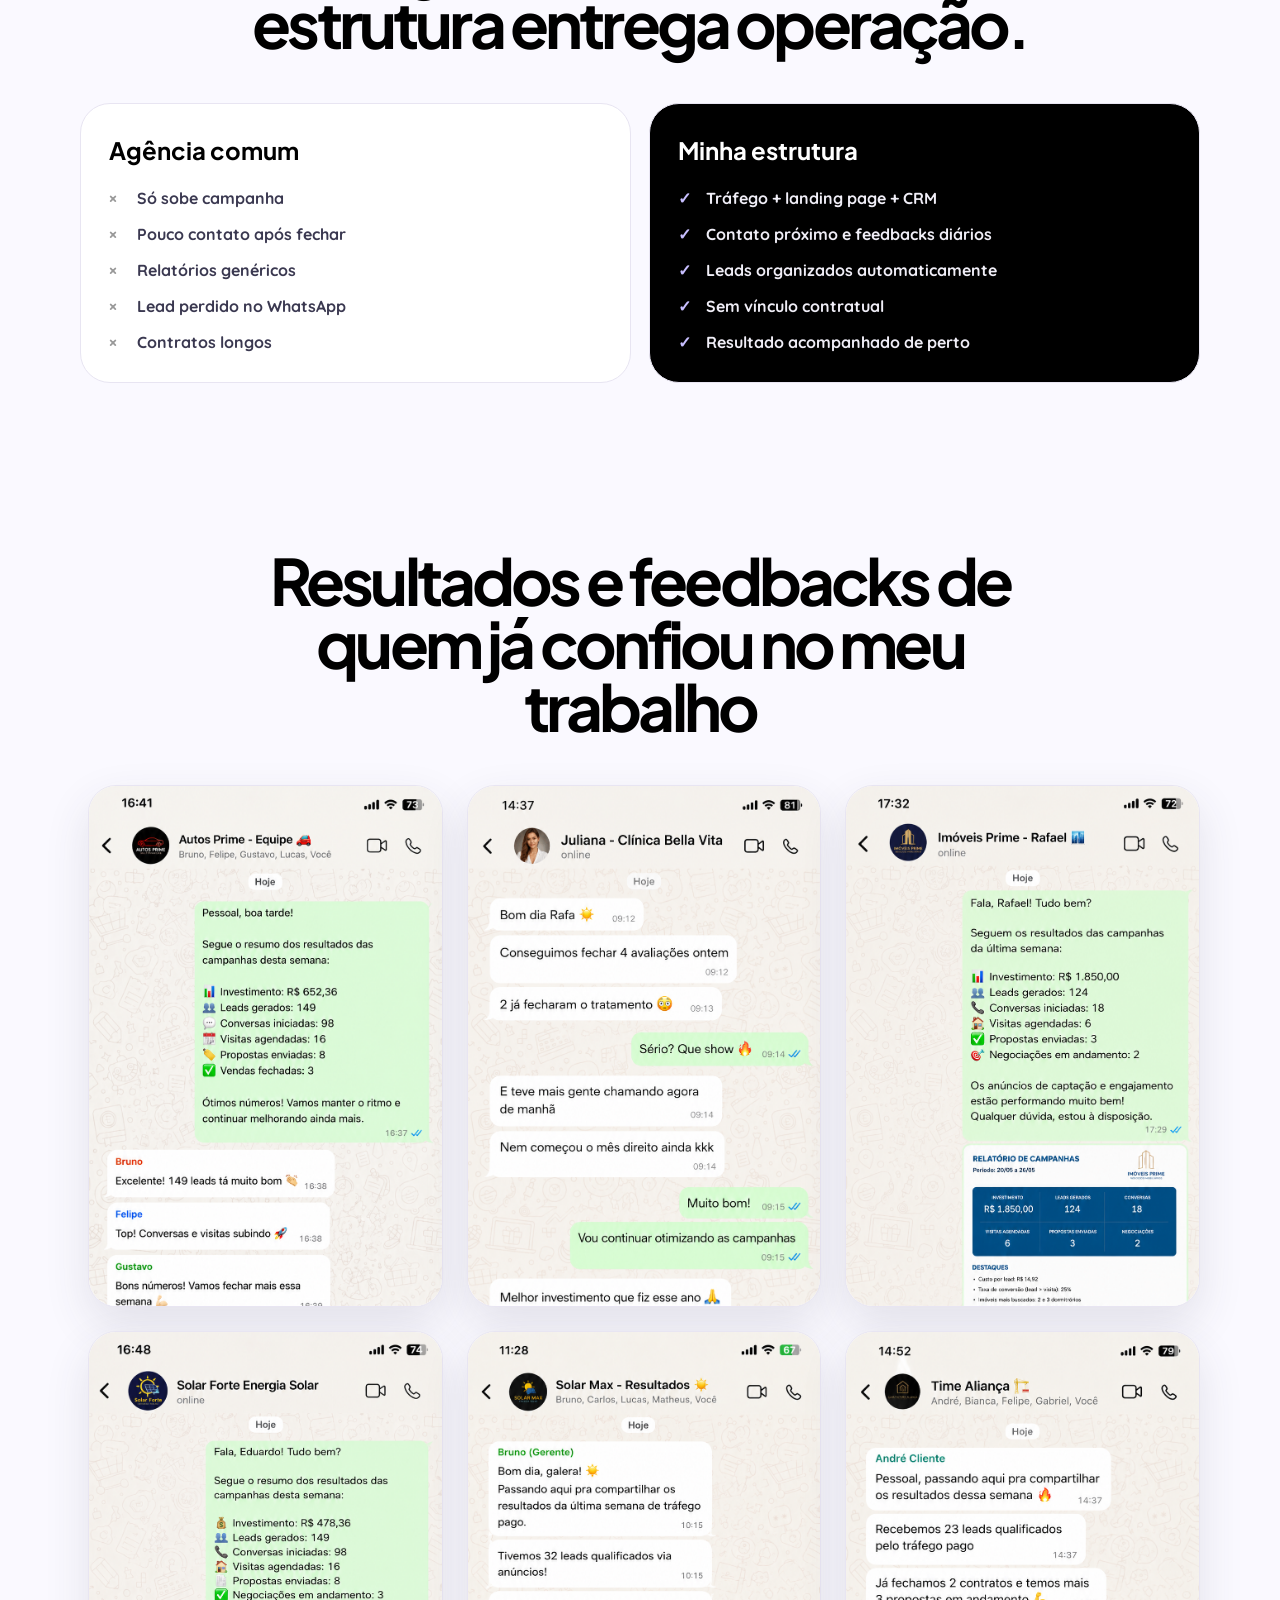
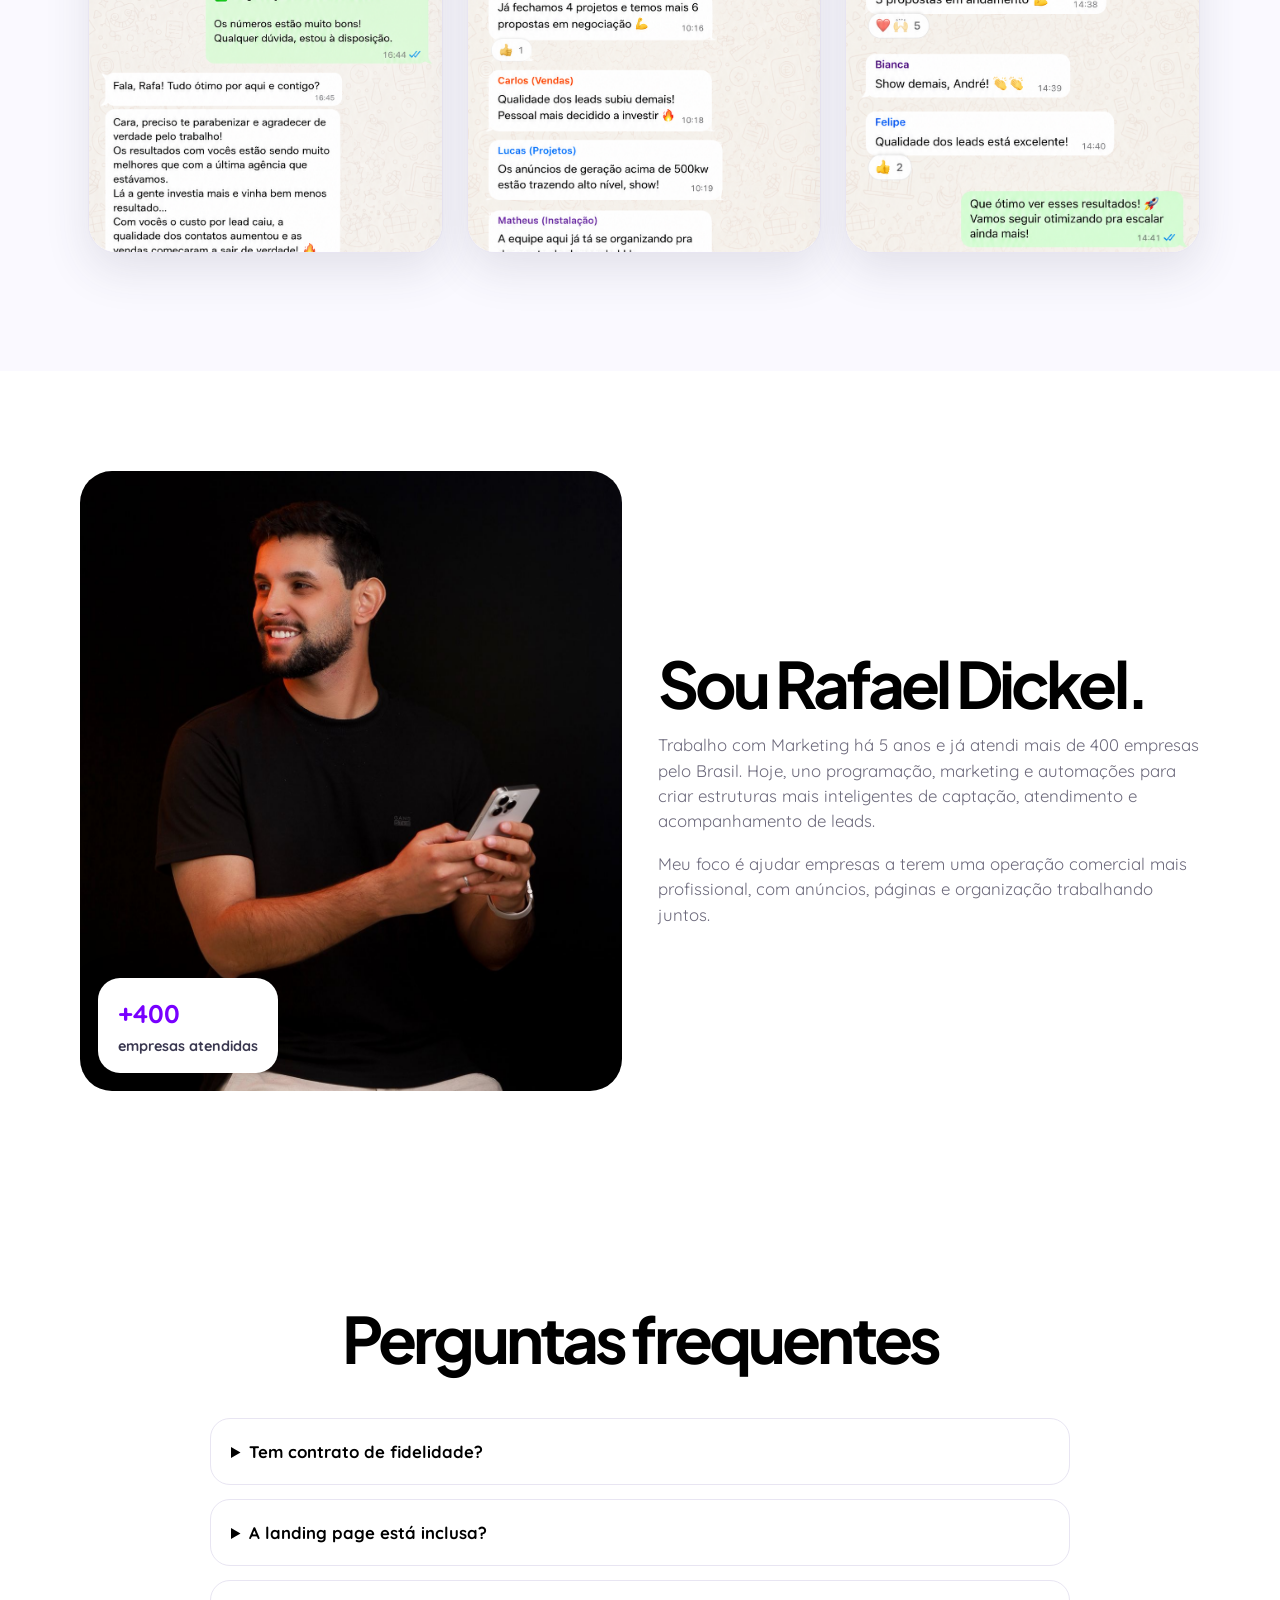
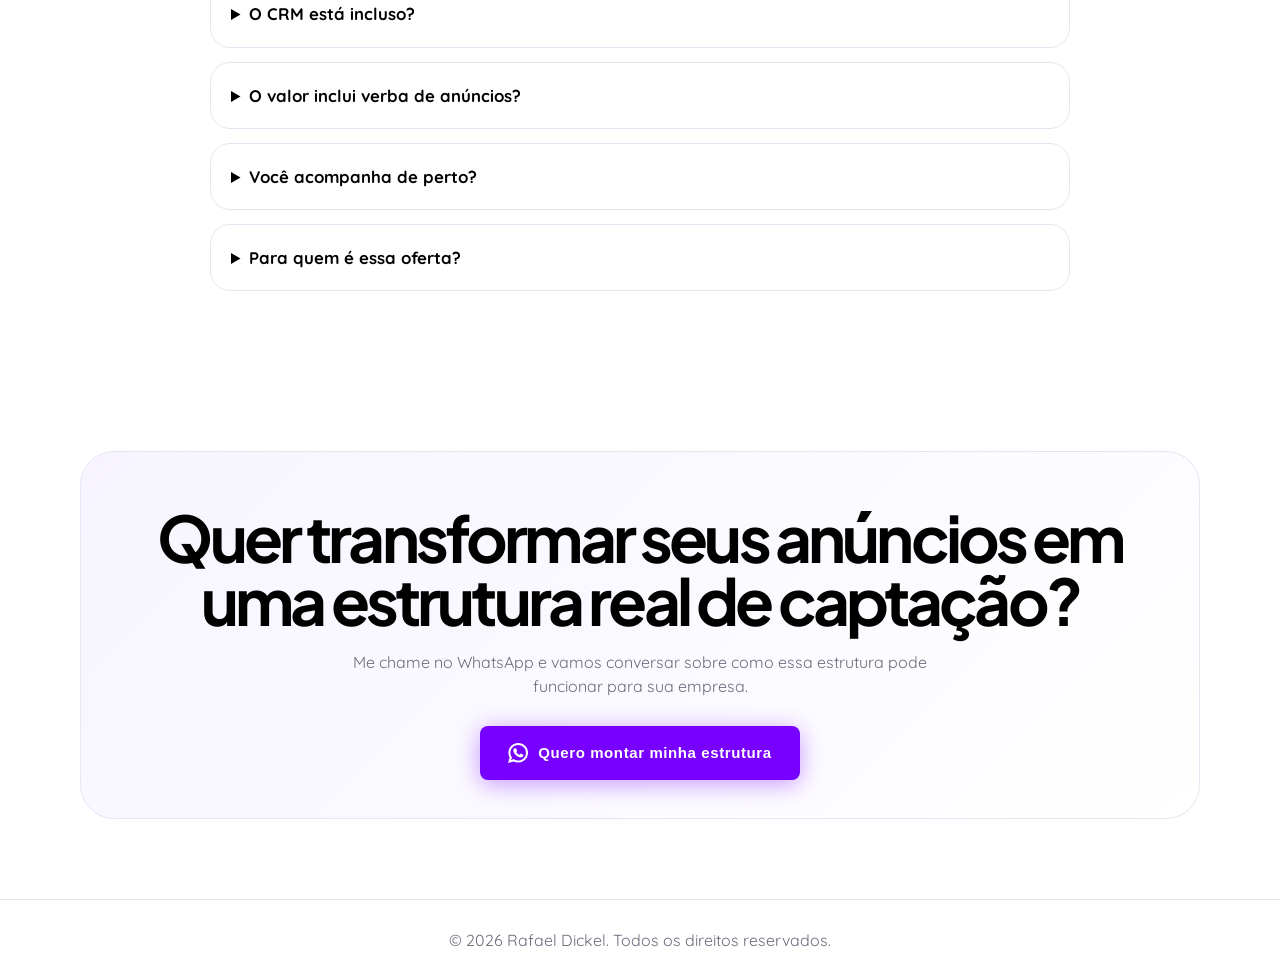
==== commit d70b21c0: "Atualiza oferta, formulario multi-step e validacao por IA - Remove valores da oferta, reestrutura ca" ====
--- a/index.html
+++ b/index.html
@@ -5,7 +5,7 @@
   <meta name="viewport" content="width=device-width, initial-scale=1.0" />
 
   <title>Oferta de Junho | Tráfego Pago + Landing Page + CRM</title>
-  <meta name="description" content="Estrutura completa para captar leads: tráfego pago, landing page, CRM e acompanhamento próximo por R$747,90/mês. Sem contrato de fidelidade." />
+  <meta name="description" content="Estrutura completa para captar leads: tráfego pago, landing page, CRM e acompanhamento próximo em um único pacote. Sem contrato de fidelidade." />
 
   <link rel="preconnect" href="https://fonts.googleapis.com">
   <link rel="preconnect" href="https://fonts.gstatic.com" crossorigin>
@@ -65,11 +65,11 @@
 
       <h1>
         Em 7 dias sua empresa já capta leads com
-        <span>anúncio, página e CRM funcionando juntos.</span>
+        <span>anúncio, página e CRM funcionando juntos. E ainda cuido do seu Instagram!</span>
       </h1>
 
       <p>
-        Eu monto toda a estrutura para você. Você só precisa atender os contatos que chegam.
+        Eu monto toda a estrutura para você. Você só precisa atender os contatos que chegam. Além disso, ainda cuido do seu Instagram!
       </p>
 
       <a href="#oferta" class="scroll-cue">
@@ -85,40 +85,26 @@
           Leia com atenção
         </p>
 
-        <h3 class="hero-offer-title">Uma estrutura completa por um valor acessível.</h3>
+        <h3 class="hero-offer-title">Uma estrutura completa por um valor justo.</h3>
 
         <ul class="hero-offer-list">
-          <li>Tráfego pago completo</li>
-          <li>Landing page de alta conversão</li>
+          <li>Tráfego Pago Completo</li>
+          <li>Criativos para anúncios</li>
+          <li>Landing Page que qualifica leads</li>
           <li>CRM com leads automáticos</li>
-          <li>Sem vínculo contratual</li>
+          <li>Gestão do seu Instagram (artes + postagens)</li>
         </ul>
 
         <div class="hero-offer-anchor">
-          <p class="anchor-label">Se você fosse contratar cada parte separada:</p>
-          <ul class="anchor-items">
-            <li><span>Landing page profissional</span><span>R$500,00</span></li>
-            <li><span>Gestão de Tráfego</span><span>R$900,00</span></li>
-            <li><span>CRM e automações</span><span>R$300,00</span></li>
+          <p class="anchor-label">O que normalmente é contratado separado, aqui você tem tudo em um só lugar por um valor justo.</p>
+          <ul class="anchor-items anchor-items--included">
+            <li><span>Sem fidelidade</span><span>OK</span></li>
+            <li><span>Implementação Gratuita</span><span>OK</span></li>
+            <li><span>Melhor custo benefício</span><span>OK</span></li>
           </ul>
-          <p class="anchor-total">Total: R$1.430,00</p>
-        </div>
-
-        <p class="hero-offer-bridge">Com a minha estrutura, você tem tudo isso por:</p>
-
-        <div class="hero-offer-price">
-          <small>por apenas</small>
-          <strong>R$747,90</strong>
-        </div>
-
-        <p class="hero-offer-savings">Você economiza <strong>R$682,10</strong> contratando tudo junto</p>
-
-        <p class="hero-offer-timer">
-          <img src="assets/icon-cronometro.png" class="timer-icon" alt="" aria-hidden="true" />
-          Oferta encerra em: <span id="countdown" class="countdown-clock">--d --h --m --s</span>
-        </p>
-
-        <a href="https://wa.me/5547991795018?text=Ol%C3%A1%2C%20Rafael%21%20Vim%20da%20oferta%20de%20Junho%20e%20quero%20gerar%20mais%20leads%20para%20minha%20empresa." class="btn-cta js-whatsapp" target="_blank" rel="noopener">
+        </div>
+
+        <a href="https://wa.me/5547991795018?text=Ol%C3%A1%2C%20Rafael%21%20Vim%20da%20oferta%20de%20Junho%20e%20quero%20gerar%20mais%20leads%20para%20minha%20empresa." class="btn-cta js-open-form" target="_blank" rel="noopener">
           <img src="assets/icon-whatsapp.png" alt="" class="btn-icon" />
           Quero montar minha estrutura
         </a>
@@ -250,7 +236,7 @@
 
           <details>
             <summary>O valor inclui verba de anúncios?</summary>
-            <p>Não. O valor de R$747,90/mês é referente à estrutura e gestão. A verba é paga separadamente pelo cliente.</p>
+            <p>Não. O valor mensal é referente à estrutura e gestão (tráfego, landing page e CRM). A verba de anúncios é paga separadamente pelo cliente.</p>
           </details>
 
           <details>
@@ -275,7 +261,7 @@
           Me chame no WhatsApp e vamos conversar sobre como essa estrutura pode funcionar para sua empresa.
         </p>
 
-        <a href="https://wa.me/5547991795018?text=Ol%C3%A1%2C%20Rafael%21%20Vim%20da%20oferta%20de%20Junho%20e%20quero%20gerar%20mais%20leads%20para%20minha%20empresa." class="btn-cta js-whatsapp" target="_blank" rel="noopener">
+        <a href="https://wa.me/5547991795018?text=Ol%C3%A1%2C%20Rafael%21%20Vim%20da%20oferta%20de%20Junho%20e%20quero%20gerar%20mais%20leads%20para%20minha%20empresa." class="btn-cta js-open-form" target="_blank" rel="noopener">
           <img src="assets/icon-whatsapp.png" alt="" class="btn-icon" />
           Quero montar minha estrutura
         </a>
@@ -295,6 +281,54 @@
     <img src="" alt="Print ampliado" id="modalImage">
   </div>
 
+  <!-- LEAD FORM (3 etapas) -->
+  <div class="lead-modal" id="leadModal" aria-hidden="true">
+    <div class="lead-box" role="dialog" aria-modal="true" aria-labelledby="leadHeading">
+      <button class="lead-close" id="leadClose" aria-label="Fechar">×</button>
+
+      <div class="lead-progress">
+        <span class="lead-progress-bar" id="leadProgressBar"></span>
+      </div>
+
+      <form id="leadForm" novalidate>
+        <!-- Etapa 1 -->
+        <div class="lead-step is-active" data-step="1">
+          <p class="lead-step-count">Etapa 1 de 3</p>
+          <h3 class="lead-step-title" id="leadHeading">Qual é o tipo do seu negócio?</h3>
+          <p class="lead-step-help">Pode ser do seu jeito, sem complicar.</p>
+          <input type="text" class="lead-input" name="business" placeholder="Ex: Clínica, Loja, Restaurante..." autocomplete="organization" />
+          <p class="lead-error" data-error="business">Conta pra gente o tipo do seu negócio.</p>
+          <button type="button" class="btn-cta lead-next" data-next>Continuar</button>
+        </div>
+
+        <!-- Etapa 2 -->
+        <div class="lead-step" data-step="2">
+          <button type="button" class="lead-back" data-back aria-label="Voltar">← Voltar</button>
+          <p class="lead-step-count">Etapa 2 de 3</p>
+          <h3 class="lead-step-title">Como podemos te chamar?</h3>
+          <p class="lead-step-help">Seu primeiro nome já está ótimo.</p>
+          <input type="text" class="lead-input" name="name" placeholder="Seu nome" autocomplete="name" />
+          <p class="lead-error" data-error="name">Digite seu nome para continuar.</p>
+          <button type="button" class="btn-cta lead-next" data-next>Continuar</button>
+        </div>
+
+        <!-- Etapa 3 -->
+        <div class="lead-step" data-step="3">
+          <button type="button" class="lead-back" data-back aria-label="Voltar">← Voltar</button>
+          <p class="lead-step-count">Etapa 3 de 3</p>
+          <h3 class="lead-step-title">Qual o seu melhor WhatsApp?</h3>
+          <p class="lead-step-help">É por aqui que o Rafael vai falar com você.</p>
+          <input type="tel" class="lead-input" name="phone" placeholder="(00) 00000-0000" inputmode="numeric" autocomplete="tel" maxlength="16" />
+          <p class="lead-error" data-error="phone">Digite um WhatsApp válido com DDD.</p>
+          <button type="submit" class="btn-cta lead-submit">
+            <img src="assets/icon-whatsapp.png" alt="" class="btn-icon" />
+            Falar com o Rafael agora
+          </button>
+        </div>
+      </form>
+    </div>
+  </div>
+
 
   <script src="script.js"></script>
 </body>
--- a/style.css
+++ b/style.css
@@ -419,12 +419,19 @@
   color: #f0eef7;
 }
 
+.hero-offer-list li {
+  padding-left: 46px;
+}
+
 .hero-offer-list li::before {
-  content: "✓";
+  content: "";
   position: absolute;
-  left: 16px;
-  font-weight: 700;
-  color: #7800FF;
+  left: 14px;
+  top: 50%;
+  transform: translateY(-50%);
+  width: 22px;
+  height: 22px;
+  background: url("assets/check-lp.png") center / contain no-repeat;
 }
 
 .hero-offer-anchor {
@@ -463,8 +470,13 @@
   white-space: nowrap;
 }
 
+.hero-offer-anchor .anchor-items--included li span:last-child {
+  color: var(--green);
+  text-decoration: none;
+}
+
 .hero-offer-anchor .anchor-total {
-  color: #ff3b3b;
+  color: #e7e5ef;
   font-weight: 700;
   font-size: 1.1rem;
 }
@@ -492,6 +504,10 @@
   letter-spacing: -0.04em;
   margin-top: 4px;
   color: #7800FF;
+}
+
+.hero-offer-price.is-consult strong {
+  font-size: clamp(1.9rem, 5vw, 2.5rem);
 }
 
 .hero-offer-savings {
@@ -532,7 +548,7 @@
   font-weight: 700;
   font-variant-numeric: tabular-nums;
   letter-spacing: 0.02em;
-  color: #7800FF;
+  color: #ffffff;
 }
 
 .hero-offer .btn-primary {
@@ -1204,3 +1220,182 @@
   }
 }
 
+/* LEAD FORM MODAL */
+
+.lead-modal {
+  position: fixed;
+  inset: 0;
+  z-index: 120;
+  background: rgba(20, 16, 32, 0.78);
+  backdrop-filter: blur(10px);
+  display: none;
+  align-items: center;
+  justify-content: center;
+  padding: 20px;
+}
+
+.lead-modal.active {
+  display: flex;
+}
+
+.lead-box {
+  position: relative;
+  width: 100%;
+  max-width: 440px;
+  background: var(--black);
+  color: var(--white);
+  border-radius: 26px;
+  padding: 32px 26px 30px;
+  box-shadow: 0 30px 80px rgba(0, 0, 0, 0.45);
+  animation: leadPop 0.28s ease;
+  max-height: 92vh;
+  overflow-y: auto;
+}
+
+@keyframes leadPop {
+  from { opacity: 0; transform: translateY(14px) scale(0.98); }
+  to   { opacity: 1; transform: translateY(0) scale(1); }
+}
+
+.lead-close {
+  position: absolute;
+  top: 14px;
+  right: 14px;
+  width: 38px;
+  height: 38px;
+  border-radius: 999px;
+  background: rgba(255, 255, 255, 0.1);
+  color: #ffffff;
+  font-size: 1.6rem;
+  line-height: 1;
+  cursor: pointer;
+}
+
+.lead-progress {
+  height: 6px;
+  border-radius: 999px;
+  background: rgba(255, 255, 255, 0.12);
+  overflow: hidden;
+  margin: 6px 0 22px;
+}
+
+.lead-progress-bar {
+  display: block;
+  height: 100%;
+  width: 33.33%;
+  border-radius: 999px;
+  background: #7800FF;
+  transition: width 0.3s ease;
+}
+
+.lead-step {
+  display: none;
+  animation: leadFade 0.25s ease;
+}
+
+.lead-step.is-active {
+  display: block;
+}
+
+@keyframes leadFade {
+  from { opacity: 0; transform: translateX(12px); }
+  to   { opacity: 1; transform: translateX(0); }
+}
+
+.lead-back {
+  background: none;
+  color: #c9c6d3;
+  font-weight: 600;
+  font-size: 0.9rem;
+  cursor: pointer;
+  margin-bottom: 10px;
+}
+
+.lead-step-count {
+  color: #9d8bd0;
+  font-weight: 700;
+  font-size: 0.8rem;
+  letter-spacing: 0.06em;
+  text-transform: uppercase;
+  margin-bottom: 6px;
+}
+
+.lead-step-title {
+  font-family: var(--title-font);
+  font-size: clamp(1.4rem, 4vw, 1.75rem);
+  line-height: 1.15;
+  letter-spacing: -0.02em;
+  color: var(--white);
+}
+
+.lead-step-help {
+  color: #c9c6d3;
+  font-size: 0.95rem;
+  margin: 8px 0 0;
+}
+
+.lead-input {
+  width: 100%;
+  margin-top: 18px;
+  padding: 16px 18px;
+  border-radius: 14px;
+  border: 1.5px solid rgba(255, 255, 255, 0.16);
+  background: rgba(255, 255, 255, 0.06);
+  color: #ffffff;
+  font-size: 1.05rem;
+  font-family: var(--text-font);
+  transition: border-color 0.2s ease, background 0.2s ease;
+}
+
+.lead-input::placeholder {
+  color: rgba(255, 255, 255, 0.4);
+}
+
+.lead-input:focus {
+  outline: none;
+  border-color: #7800FF;
+  background: rgba(120, 0, 255, 0.1);
+}
+
+.lead-step.has-error .lead-input {
+  border-color: #ff5b5b;
+}
+
+.lead-error {
+  display: none;
+  color: #ff7b7b;
+  font-size: 0.88rem;
+  font-weight: 600;
+  margin-top: 8px;
+}
+
+.lead-step.has-error .lead-error {
+  display: block;
+}
+
+.lead-step .btn-cta {
+  width: 100%;
+  justify-content: center;
+  margin-top: 22px;
+  font-size: 1rem;
+  padding: 16px 24px;
+  border: none;
+  cursor: pointer;
+}
+
+.lead-success {
+  text-align: center;
+  padding: 8px 0;
+}
+
+.lead-success h3 {
+  font-family: var(--title-font);
+  font-size: 1.5rem;
+  color: var(--white);
+  margin-bottom: 8px;
+}
+
+.lead-success p {
+  color: #c9c6d3;
+}
+
